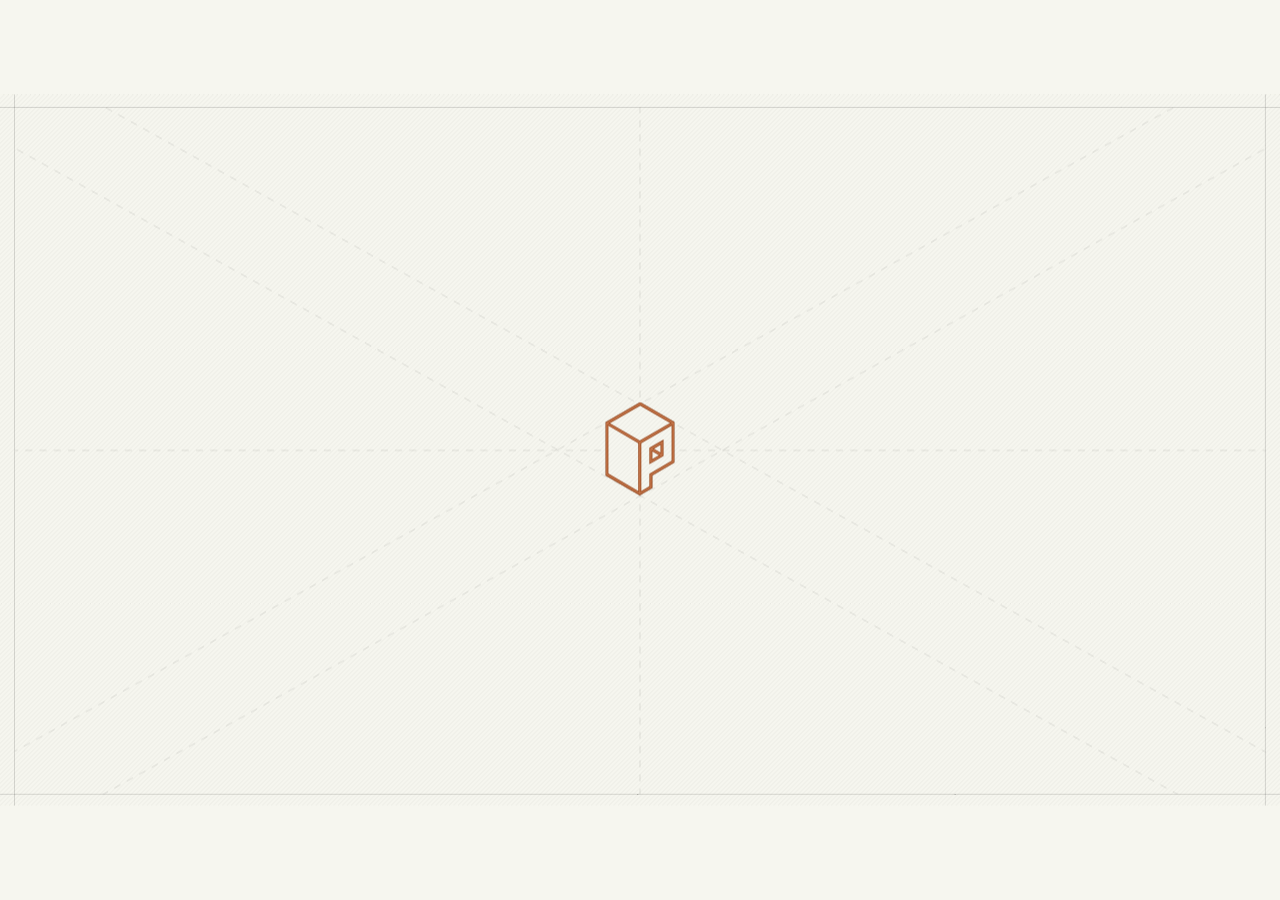
==== index.html @ f3e95f98 "Features → Services: plain scroll (Services right under the card), tab bar widens → collapses to 'Ti" ====
<!doctype html>
<html lang="en" class="is-loading">
<head>
<meta charset="utf-8">
<meta name="viewport" content="width=device-width, initial-scale=1">
<title>Priority Title — A safer way to finalize real estate deals</title>
<meta name="description" content="Title insurance, escrow, and closing support for buyers, sellers, real estate professionals, and lenders across California.">
<link rel="preload" href="assets/fonts/Coconat-Regular.woff2" as="font" type="font/woff2" crossorigin>
<link rel="preload" href="assets/fonts/OverusedGrotesk-Roman.woff2" as="font" type="font/woff2" crossorigin>
<link rel="preload" href="assets/fonts/OverusedGrotesk-Medium.woff2" as="font" type="font/woff2" crossorigin>
<link rel="stylesheet" href="css/tokens.css?v=20261120c">
<link rel="stylesheet" href="css/styles.css?v=20261120c">
</head>
<body>
<div id="scroll">
  <div id="viewport">
    <div id="stage">
      <div class="frame" id="frame">

        <!-- ================= HERO ================= -->
        <section class="scene scene-hero" id="hero">
          <div class="hero-sep" id="heroSep"></div>

          <div class="hero-media" id="heroMedia">
            <img id="heroImg" src="assets/hero/hero-photo-full.webp" alt="Man reviewing closing documents against a blue sky"
                 style="left:-28px;top:-99px;width:1479px;height:605px">
          </div>
          <div class="hero-colline" id="heroColLine"></div>

          <div class="hero-timeline" id="heroTimeline">
            <div class="row t-body-m">
              <div class="grp grp-a"><p>Open order</p><p>Title search</p></div>
              <div class="grp grp-b"><p>Escrow</p><p>Closing</p></div>
            </div>
            <img class="line" id="tlDark" src="assets/hero/timeline-empty.svg" alt="">
            <div class="line" id="tlLight"><img src="assets/hero/progress-track.svg" alt=""><i class="tl-fill" id="tlFill"></i></div>
          </div>

          <h1 class="hero-title t-h1" id="heroTitle"><span class="line-mask"><span class="line-inner">A safer way to finalize</span></span><span class="line-mask"><span class="line-inner">real estate deals.</span></span></h1>
          <p class="hero-sub t-body-m" id="heroSub"><span class="line-mask"><span class="line-inner">Title insurance, escrow, and closing support for buyers, sellers, real</span></span><span class="line-mask"><span class="line-inner">estate professionals, and lenders across California.</span></span></p>

          <div class="hero-stats" id="heroStats">
            <div class="stat" data-stat="0"><p class="num t-h2">7 Regions</p><p class="cap t-body-l">across Southern California</p></div>
            <div class="stat" data-stat="1"><p class="num t-h2">58 Years</p><p class="cap t-body-l">closing California deals</p></div>
            <div class="stat" data-stat="2"><p class="num t-h2">12,000+</p><p class="cap t-body-l">closings completed every year</p></div>
          </div>

          <div class="hero-guides" id="heroGuides">
            <!-- vertical dashed guide: 655px long in "Loader -> Hero", 28px in Hero (bottom-anchored at 221) -->
            <div class="vclip" id="heroVLine"><div class="vin"><img src="assets/hero/line-vertical-655.svg" alt=""></div></div>
            <div class="rot h"><div style="transform:rotate(180deg)"><div style="position:relative;width:715px;height:0"><div style="position:absolute;inset:-1px 0 0 0"><img src="assets/common/line-dashed-712.svg" alt="" style="width:100%;height:100%"><img class="c5" src="assets/hero/scroll-line-h-712-c5.svg" alt=""></div></div></div></div>
            <img class="vline-c5" id="vlineC5" src="assets/hero/scroll-line-v-28-c5.svg" alt="">
            <span class="tick" style="left:706.11px;bottom:105.61px"></span>
            <span class="tick" style="right:-5.41px;bottom:105.61px"></span>
            <div class="scroll-hint t-label" id="scrollHint"><span>scroll</span><span class="ar"><img src="assets/common/arrow-right-scroll-c5.svg" alt=""></span></div>
          </div>

          <div class="btn-row" id="heroBtns">
            <a class="btn btn-accent" href="#"><span class="t-btn-l">Start an order</span><span class="arrow"><img src="assets/common/arrow-right-inverse.svg" alt=""></span></a>
            <a class="btn btn-ghost" href="#"><span class="t-btn-l">Find a location</span></a>
          </div>
        </section>

        <!-- ================= FEATURES ================= -->
        <section class="scene scene-features" id="features">
          <!-- Features v2 (677:37473 … 677:38598). Inner-frame px. -->
          <!-- the space that opens between the two lines -->
          <div class="f-window" id="fWin">
            <i class="f-line" id="fLineL"></i>
            <i class="f-line" id="fLineR"></i>
            <div class="f-col" id="fCol">
              <div class="fi-head" id="fiHead">
                <div class="fi-head-in">
                  <div class="fi-head-l">
                    <p class="t-label fi-eyebrow">Who we serve</p>
                    <h2 class="t-h2 fi-h2">Title &amp; escrow support<br>built around your role.</h2>
                  </div>
                  <div class="fi-head-r"><p class="t-body-s fi-lead">Title insurance, escrow, and closing support for buyers, sellers, real estate professionals, and lenders across California.</p></div>
                </div>
              </div>
              <div class="f-sec" id="fSec">
                <div class="feat-card">
                  <div class="feat-left">
                    <div class="feat-top">
                      <div class="feat-text">
                        <p class="feat-label"><span data-f="label">Real estate agents</span></p>
                        <h3 class="t-h3 feat-h3"><span data-f="h3">Keep every transaction
moving with confidence.</span></h3>
                        <p class="t-body-s feat-body" data-f="body">Get reliable title and escrow support from contract to closing. Our team keeps your clients’ transactions on track.</p>
                      </div>
                      <a class="link-accent feat-link" href="#"><span data-f="link">Explore services for agents</span><span class="arrow"><img src="assets/features/arrow-right-accent-14.svg" alt=""></span></a>
                    </div>
                    <div class="feat-rows">
                      <div class="feat-row t-body-s"><span data-f="r0">Open title orders quickly</span></div>
                      <div class="feat-row t-body-s"><span data-f="r1">Access property data and reports</span></div>
                      <div class="feat-row t-body-s"><span data-f="r2">Get net sheets and closing estimates</span>
                        <img class="row-dash" src="assets/features/row-dash-712.svg" alt="">
                      </div>
                    </div>
                  </div>
                  <div class="feat-media" id="featMedia">
                    <div class="fm" data-img="0">
                      <div class="ph"><img fetchpriority="low" decoding="async" src="assets/features/tab1-photo.webp" alt="" style="height:110.9%;left:-6.34%;top:-9.67%;width:127.17%"></div>
                      <img fetchpriority="low" decoding="async" class="ov" src="assets/features/tab1-photo-overlay.webp" alt="Hand holding a golden key against the sky">
                    </div>
                    <div class="fm" data-img="1">
                      <div class="ph"><img fetchpriority="low" decoding="async" src="assets/features/tab1-photo.webp" alt="Open door of light in a dark room" style="height:110.9%;left:-6.34%;top:-9.67%;width:127.17%"></div>
                    </div>
                    <div class="fm" data-img="2">
                      <div class="ph"><img fetchpriority="low" decoding="async" src="assets/features/tab3-photo-safe.webp" alt="A safe standing in a green field" style="height:105.13%;left:-0.85%;top:-5.13%;width:115.26%"></div>
                    </div>
                    <div class="fm" data-img="3">
                      <img fetchpriority="low" decoding="async" class="ov" src="assets/features/tab4-photo-overlay.webp" alt="Office building at night">
                    </div>
                  </div>
                </div>
              </div>
            </div>
          </div>

          <!-- outer dashed guides (F3+), outside the opening window -->
          <div class="f-guide" id="fGuideL" style="left:130px;top:49px"><img src="assets/features/line-dashed-737.svg" alt="" style="width:737px"></div>
          <div class="f-guide" id="fGuideR" style="left:1297px;top:49px"><img src="assets/features/line-dashed-655.svg" alt="" style="width:655px"></div>

          <!-- ticks riding on the section's top border (F3+) -->
          <div class="f-ticks" id="fTicks"><i style="left:153.94px"></i><i style="left:125.94px"></i><i style="left:1292px"></i></div>

          <!-- tabs bar: grows out of the two CTA buttons (above the texture; inactive tabs are transparent) -->
          <div class="feat-tabs" id="featTabs">
            <button class="tab t-btn-m is-active" data-tab="0"><i class="tab-fill"></i><span class="tab-t">Real estate agents</span></button>
            <button class="tab t-btn-m" data-tab="1"><i class="tab-fill"></i><span class="tab-t">Buyers &amp; sellers</span></button>
            <button class="tab t-btn-m" data-tab="2"><i class="tab-fill"></i><span class="tab-t">Lenders</span></button>
            <button class="tab t-btn-m" data-tab="3"><i class="tab-fill"></i><span class="tab-t">Brokers</span></button>
            <span class="bar-label t-btn-m">Title insurance</span>
          </div>
        </section>

        <section class="scene scene-services" id="services">
          <div class="svc-row">
            <div class="svc-col1">
              <div class="svc-intro">
                <p class="t-label">our services</p>
                <h2 class="t-h2" id="svcH2"><span class="line-mask"><span class="line-inner">Everything you need</span></span><span class="line-mask"><span class="line-inner">for a confident</span></span><span class="line-mask"><span class="line-inner">closing</span></span></h2>
              </div>
              <div class="svc-list" id="svcList">
                <button class="svc-item t-btn-m" data-svc="0"><i class="svc-fill"></i><span class="svc-t">Title insurance</span></button>
                <button class="svc-item t-btn-m" data-svc="1"><i class="svc-fill"></i><span class="svc-t">Escrow &amp; Closing</span></button>
                <button class="svc-item t-btn-m" data-svc="2"><i class="svc-fill"></i><span class="svc-t">Residential Services</span></button>
                <button class="svc-item t-btn-m" data-svc="3"><i class="svc-fill"></i><span class="svc-t">Commercial Services</span></button>
              </div>
            </div>
            <div class="svc-col2">
              <div class="svc-illus" id="svcIllus">


<div class="svc-illu" data-illu="1" data-node-id="608:542" data-name="Illustration / 01" style="position:absolute;inset:0;">
  <!-- State 1 (Title insurance). Base scene - every layer is new:
       plat-map (16 street lines + 7 lot lines), parcel (dashed outline only),
       survey-stakes (4 stakes + orange markers), dimension (2 ext ticks + dim line). -->
  <div class="svc-illu__canvas" style="position:absolute;left:0;top:48px;width:473.5px;height:735px;">
    <div class="plat-map" data-layer="plat-map" data-node-id="608:566" data-name="Plat map" data-bbox="-822.42 -311.25 2182.38 1240" style="position:absolute;inset:0;transform-origin:268.77px 308.75px;">
      <div class="street-line" data-part="street-line" data-node-id="608:543" style="position:absolute;left:-129.6px;top:-311.25px;width:1385.64px;height:800px;"><img alt="" src="assets/services/illu-street-line-a.svg" style="position:absolute;inset:0;display:block;max-width:none;width:100%;height:100%;"></div>
      <div class="street-line" data-part="street-line" data-node-id="608:544" style="position:absolute;left:-146.92px;top:-301.25px;width:1385.64px;height:800px;"><img alt="" src="assets/services/illu-street-line-a.svg" style="position:absolute;inset:0;display:block;max-width:none;width:100%;height:100%;"></div>
      <div class="street-line" data-part="street-line" data-node-id="608:545" style="position:absolute;left:-320.12px;top:-201.25px;width:1385.64px;height:800px;"><img alt="" src="assets/services/illu-street-line-a.svg" style="position:absolute;inset:0;display:block;max-width:none;width:100%;height:100%;"></div>
      <div class="street-line" data-part="street-line" data-node-id="608:546" style="position:absolute;left:-337.44px;top:-191.25px;width:1385.64px;height:800px;"><img alt="" src="assets/services/illu-street-line-a.svg" style="position:absolute;inset:0;display:block;max-width:none;width:100%;height:100%;"></div>
      <div class="street-line" data-part="street-line" data-node-id="608:547" style="position:absolute;left:-614.57px;top:-31.25px;width:1385.64px;height:800px;"><img alt="" src="assets/services/illu-street-line-a.svg" style="position:absolute;inset:0;display:block;max-width:none;width:100%;height:100%;"></div>
      <div class="street-line" data-part="street-line" data-node-id="608:548" style="position:absolute;left:-631.89px;top:-21.25px;width:1385.64px;height:800px;"><img alt="" src="assets/services/illu-street-line-a.svg" style="position:absolute;inset:0;display:block;max-width:none;width:100%;height:100%;"></div>
      <div class="street-line" data-part="street-line" data-node-id="608:549" style="position:absolute;left:-805.1px;top:78.75px;width:1385.64px;height:800px;"><img alt="" src="assets/services/illu-street-line-a.svg" style="position:absolute;inset:0;display:block;max-width:none;width:100%;height:100%;"></div>
      <div class="street-line" data-part="street-line" data-node-id="608:550" style="position:absolute;left:-822.42px;top:88.75px;width:1385.64px;height:800px;"><img alt="" src="assets/services/illu-street-line-a.svg" style="position:absolute;inset:0;display:block;max-width:none;width:100%;height:100%;"></div>
      <div class="street-line" data-part="street-line" data-node-id="608:551" style="position:absolute;left:-701.17px;top:-261.25px;width:1385.64px;height:800px;"><img alt="" src="assets/services/illu-street-line-b.svg" style="position:absolute;inset:0;display:block;max-width:none;width:100%;height:100%;"></div>
      <div class="street-line" data-part="street-line" data-node-id="608:552" style="position:absolute;left:-683.85px;top:-251.25px;width:1385.64px;height:800px;"><img alt="" src="assets/services/illu-street-line-b.svg" style="position:absolute;inset:0;display:block;max-width:none;width:100%;height:100%;"></div>
      <div class="street-line" data-part="street-line" data-node-id="608:553" style="position:absolute;left:-493.33px;top:-141.25px;width:1385.64px;height:800px;"><img alt="" src="assets/services/illu-street-line-b.svg" style="position:absolute;inset:0;display:block;max-width:none;width:100%;height:100%;"></div>
      <div class="street-line" data-part="street-line" data-node-id="608:554" style="position:absolute;left:-476.01px;top:-131.25px;width:1385.64px;height:800px;"><img alt="" src="assets/services/illu-street-line-b.svg" style="position:absolute;inset:0;display:block;max-width:none;width:100%;height:100%;"></div>
      <div class="street-line" data-part="street-line" data-node-id="608:555" style="position:absolute;left:-268.16px;top:-11.25px;width:1385.64px;height:800px;"><img alt="" src="assets/services/illu-street-line-b.svg" style="position:absolute;inset:0;display:block;max-width:none;width:100%;height:100%;"></div>
      <div class="street-line" data-part="street-line" data-node-id="608:556" style="position:absolute;left:-250.84px;top:-1.25px;width:1385.64px;height:800px;"><img alt="" src="assets/services/illu-street-line-b.svg" style="position:absolute;inset:0;display:block;max-width:none;width:100%;height:100%;"></div>
      <div class="street-line" data-part="street-line" data-node-id="608:557" style="position:absolute;left:-42.99px;top:118.75px;width:1385.64px;height:800px;"><img alt="" src="assets/services/illu-street-line-b.svg" style="position:absolute;inset:0;display:block;max-width:none;width:100%;height:100%;"></div>
      <div class="street-line" data-part="street-line" data-node-id="608:558" style="position:absolute;left:-25.67px;top:128.75px;width:1385.64px;height:800px;"><img alt="" src="assets/services/illu-street-line-b.svg" style="position:absolute;inset:0;display:block;max-width:none;width:100%;height:100%;"></div>
      <div class="lot-line" data-part="lot-line" data-node-id="608:559" style="position:absolute;left:-242.18px;top:-246.25px;width:1385.64px;height:800px;"><img alt="" src="assets/services/illu-lot-line-a.svg" style="position:absolute;inset:0;display:block;max-width:none;width:100%;height:100%;"></div>
      <div class="lot-line" data-part="lot-line" data-node-id="608:560" style="position:absolute;left:-458.69px;top:-121.25px;width:1385.64px;height:800px;"><img alt="" src="assets/services/illu-lot-line-a.svg" style="position:absolute;inset:0;display:block;max-width:none;width:100%;height:100%;"></div>
      <div class="lot-line" data-part="lot-line" data-node-id="608:561" style="position:absolute;left:-536.63px;top:-76.25px;width:1385.64px;height:800px;"><img alt="" src="assets/services/illu-lot-line-a.svg" style="position:absolute;inset:0;display:block;max-width:none;width:100%;height:100%;"></div>
      <div class="lot-line" data-part="lot-line" data-node-id="608:562" style="position:absolute;left:-718.49px;top:28.75px;width:1385.64px;height:800px;"><img alt="" src="assets/services/illu-lot-line-a.svg" style="position:absolute;inset:0;display:block;max-width:none;width:100%;height:100%;"></div>
      <div class="lot-line" data-part="lot-line" data-node-id="608:563" style="position:absolute;left:-588.59px;top:-196.25px;width:1385.64px;height:800px;"><img alt="" src="assets/services/illu-lot-line-b.svg" style="position:absolute;inset:0;display:block;max-width:none;width:100%;height:100%;"></div>
      <div class="lot-line" data-part="lot-line" data-node-id="608:564" style="position:absolute;left:-372.08px;top:-71.25px;width:1385.64px;height:800px;"><img alt="" src="assets/services/illu-lot-line-b.svg" style="position:absolute;inset:0;display:block;max-width:none;width:100%;height:100%;"></div>
      <div class="lot-line" data-part="lot-line" data-node-id="608:565" style="position:absolute;left:-146.92px;top:58.75px;width:1385.64px;height:800px;"><img alt="" src="assets/services/illu-lot-line-b.svg" style="position:absolute;inset:0;display:block;max-width:none;width:100%;height:100%;"></div>
    </div>
    <div class="parcel" data-layer="parcel" data-node-id="608:568" data-name="Parcel" data-bbox="95.57 278.75 311.77 180" style="position:absolute;inset:0;transform-origin:251.45px 368.75px;">
      <div class="parcel-outline" data-part="parcel-outline" data-node-id="608:567" style="position:absolute;left:95.57px;top:278.75px;width:311.77px;height:180px;"><div style="position:absolute;inset:-0.42% -0.24%;"><img alt="" src="assets/services/illu1-parcel-outline-dashed.svg" style="display:block;max-width:none;width:100%;height:100%;"></div></div>
    </div>
    <div class="survey-stakes" data-layer="survey-stakes" data-node-id="608:577" data-name="Survey stakes" data-bbox="92.07 257.25 318.77 201.5" style="position:absolute;inset:0;transform-origin:251.45px 358px;">
      <div class="stake" data-part="stake" data-node-id="608:569" style="position:absolute;left:234.13px;top:260.75px;width:0;height:18px;"><div style="position:absolute;inset:-4.17% -0.75px;"><img alt="" src="assets/services/illu-stake.svg" style="display:block;max-width:none;width:100%;height:100%;"></div></div>
      <div class="stake-marker" data-part="stake-marker" data-node-id="608:570" style="position:absolute;left:230.63px;top:257.25px;width:7px;height:7px;"><img alt="" src="assets/services/illu-stake-marker.svg" style="position:absolute;inset:0;display:block;max-width:none;width:100%;height:100%;"></div>
      <div class="stake" data-part="stake" data-node-id="608:571" style="position:absolute;left:407.34px;top:360.75px;width:0;height:18px;"><div style="position:absolute;inset:-4.17% -0.75px;"><img alt="" src="assets/services/illu-stake.svg" style="display:block;max-width:none;width:100%;height:100%;"></div></div>
      <div class="stake-marker" data-part="stake-marker" data-node-id="608:572" style="position:absolute;left:403.84px;top:357.25px;width:7px;height:7px;"><img alt="" src="assets/services/illu-stake-marker.svg" style="position:absolute;inset:0;display:block;max-width:none;width:100%;height:100%;"></div>
      <div class="stake" data-part="stake" data-node-id="608:573" style="position:absolute;left:268.78px;top:440.75px;width:0;height:18px;"><div style="position:absolute;inset:-4.17% -0.75px;"><img alt="" src="assets/services/illu-stake.svg" style="display:block;max-width:none;width:100%;height:100%;"></div></div>
      <div class="stake-marker" data-part="stake-marker" data-node-id="608:574" style="position:absolute;left:265.28px;top:437.25px;width:7px;height:7px;"><img alt="" src="assets/services/illu-stake-marker.svg" style="position:absolute;inset:0;display:block;max-width:none;width:100%;height:100%;"></div>
      <div class="stake" data-part="stake" data-node-id="608:575" style="position:absolute;left:95.57px;top:340.75px;width:0;height:18px;"><div style="position:absolute;inset:-4.17% -0.75px;"><img alt="" src="assets/services/illu-stake.svg" style="display:block;max-width:none;width:100%;height:100%;"></div></div>
      <div class="stake-marker" data-part="stake-marker" data-node-id="608:576" style="position:absolute;left:92.07px;top:337.25px;width:7px;height:7px;"><img alt="" src="assets/services/illu-stake-marker.svg" style="position:absolute;inset:0;display:block;max-width:none;width:100%;height:100%;"></div>
    </div>
    <div class="dimension" data-layer="dimension" data-node-id="608:581" data-name="Dimension" data-bbox="62.66 362.75 199.18 115" style="position:absolute;inset:0;transform-origin:162.25px 420.25px;">
      <div class="ext" data-part="ext" data-node-id="608:578" style="position:absolute;left:62.66px;top:362.75px;width:25.98px;height:15px;"><div style="position:absolute;inset:-2.5% -1.44%;"><img alt="" src="assets/services/illu-dimension-ext.svg" style="display:block;max-width:none;width:100%;height:100%;"></div></div>
      <div class="ext" data-part="ext" data-node-id="608:579" style="position:absolute;left:235.87px;top:462.75px;width:25.98px;height:15px;"><div style="position:absolute;inset:-2.5% -1.44%;"><img alt="" src="assets/services/illu-dimension-ext.svg" style="display:block;max-width:none;width:100%;height:100%;"></div></div>
      <div class="dim" data-part="dim" data-node-id="608:580" style="position:absolute;left:71.32px;top:372.75px;width:173.21px;height:100px;"><div style="position:absolute;inset:-0.38% -0.22%;"><img alt="" src="assets/services/illu-dimension-line.svg" style="display:block;max-width:none;width:100%;height:100%;"></div></div>
    </div>
  </div>
</div>

<div class="svc-illu" data-illu="2" data-node-id="608:582" data-name="Illustration / 02" style="position:absolute;inset:0;">
  <!-- State 2 (Escrow & Closing) vs state 1:
       REMOVED : parcel (dashed outline, 608:567)
       NEW     : parcel-foundation (slab face front/side/top + foundation front/side/top) - same footprint as the
                 old outline but its top face sits 3.5px higher (275.25 vs 278.75) and the slab is 7px thick.
       MOVED   : plat-map top +3.5px (down); survey-stakes top -3.5px (up, they ride on the slab);
                 dimension top +3.5px (down). Left values unchanged. -->
  <div class="svc-illu__canvas" style="position:absolute;left:0;top:48px;width:473.5px;height:735px;">
    <div class="plat-map" data-layer="plat-map" data-node-id="608:606" data-name="Plat map" data-bbox="-822.42 -307.75 2182.38 1240" style="position:absolute;inset:0;transform-origin:268.77px 312.25px;">
      <div class="street-line" data-part="street-line" data-node-id="608:583" style="position:absolute;left:-129.6px;top:-307.75px;width:1385.64px;height:800px;"><img alt="" src="assets/services/illu-street-line-a.svg" style="position:absolute;inset:0;display:block;max-width:none;width:100%;height:100%;"></div>
      <div class="street-line" data-part="street-line" data-node-id="608:584" style="position:absolute;left:-146.92px;top:-297.75px;width:1385.64px;height:800px;"><img alt="" src="assets/services/illu-street-line-a.svg" style="position:absolute;inset:0;display:block;max-width:none;width:100%;height:100%;"></div>
      <div class="street-line" data-part="street-line" data-node-id="608:585" style="position:absolute;left:-320.12px;top:-197.75px;width:1385.64px;height:800px;"><img alt="" src="assets/services/illu-street-line-a.svg" style="position:absolute;inset:0;display:block;max-width:none;width:100%;height:100%;"></div>
      <div class="street-line" data-part="street-line" data-node-id="608:586" style="position:absolute;left:-337.44px;top:-187.75px;width:1385.64px;height:800px;"><img alt="" src="assets/services/illu-street-line-a.svg" style="position:absolute;inset:0;display:block;max-width:none;width:100%;height:100%;"></div>
      <div class="street-line" data-part="street-line" data-node-id="608:587" style="position:absolute;left:-614.57px;top:-27.75px;width:1385.64px;height:800px;"><img alt="" src="assets/services/illu-street-line-a.svg" style="position:absolute;inset:0;display:block;max-width:none;width:100%;height:100%;"></div>
      <div class="street-line" data-part="street-line" data-node-id="608:588" style="position:absolute;left:-631.89px;top:-17.75px;width:1385.64px;height:800px;"><img alt="" src="assets/services/illu-street-line-a.svg" style="position:absolute;inset:0;display:block;max-width:none;width:100%;height:100%;"></div>
      <div class="street-line" data-part="street-line" data-node-id="608:589" style="position:absolute;left:-805.1px;top:82.25px;width:1385.64px;height:800px;"><img alt="" src="assets/services/illu-street-line-a.svg" style="position:absolute;inset:0;display:block;max-width:none;width:100%;height:100%;"></div>
      <div class="street-line" data-part="street-line" data-node-id="608:590" style="position:absolute;left:-822.42px;top:92.25px;width:1385.64px;height:800px;"><img alt="" src="assets/services/illu-street-line-a.svg" style="position:absolute;inset:0;display:block;max-width:none;width:100%;height:100%;"></div>
      <div class="street-line" data-part="street-line" data-node-id="608:591" style="position:absolute;left:-701.17px;top:-257.75px;width:1385.64px;height:800px;"><img alt="" src="assets/services/illu-street-line-b.svg" style="position:absolute;inset:0;display:block;max-width:none;width:100%;height:100%;"></div>
      <div class="street-line" data-part="street-line" data-node-id="608:592" style="position:absolute;left:-683.85px;top:-247.75px;width:1385.64px;height:800px;"><img alt="" src="assets/services/illu-street-line-b.svg" style="position:absolute;inset:0;display:block;max-width:none;width:100%;height:100%;"></div>
      <div class="street-line" data-part="street-line" data-node-id="608:593" style="position:absolute;left:-493.33px;top:-137.75px;width:1385.64px;height:800px;"><img alt="" src="assets/services/illu-street-line-b.svg" style="position:absolute;inset:0;display:block;max-width:none;width:100%;height:100%;"></div>
      <div class="street-line" data-part="street-line" data-node-id="608:594" style="position:absolute;left:-476.01px;top:-127.75px;width:1385.64px;height:800px;"><img alt="" src="assets/services/illu-street-line-b.svg" style="position:absolute;inset:0;display:block;max-width:none;width:100%;height:100%;"></div>
      <div class="street-line" data-part="street-line" data-node-id="608:595" style="position:absolute;left:-268.16px;top:-7.75px;width:1385.64px;height:800px;"><img alt="" src="assets/services/illu-street-line-b.svg" style="position:absolute;inset:0;display:block;max-width:none;width:100%;height:100%;"></div>
      <div class="street-line" data-part="street-line" data-node-id="608:596" style="position:absolute;left:-250.84px;top:2.25px;width:1385.64px;height:800px;"><img alt="" src="assets/services/illu-street-line-b.svg" style="position:absolute;inset:0;display:block;max-width:none;width:100%;height:100%;"></div>
      <div class="street-line" data-part="street-line" data-node-id="608:597" style="position:absolute;left:-42.99px;top:122.25px;width:1385.64px;height:800px;"><img alt="" src="assets/services/illu-street-line-b.svg" style="position:absolute;inset:0;display:block;max-width:none;width:100%;height:100%;"></div>
      <div class="street-line" data-part="street-line" data-node-id="608:598" style="position:absolute;left:-25.67px;top:132.25px;width:1385.64px;height:800px;"><img alt="" src="assets/services/illu-street-line-b.svg" style="position:absolute;inset:0;display:block;max-width:none;width:100%;height:100%;"></div>
      <div class="lot-line" data-part="lot-line" data-node-id="608:599" style="position:absolute;left:-242.18px;top:-242.75px;width:1385.64px;height:800px;"><img alt="" src="assets/services/illu-lot-line-a.svg" style="position:absolute;inset:0;display:block;max-width:none;width:100%;height:100%;"></div>
      <div class="lot-line" data-part="lot-line" data-node-id="608:600" style="position:absolute;left:-458.69px;top:-117.75px;width:1385.64px;height:800px;"><img alt="" src="assets/services/illu-lot-line-a.svg" style="position:absolute;inset:0;display:block;max-width:none;width:100%;height:100%;"></div>
      <div class="lot-line" data-part="lot-line" data-node-id="608:601" style="position:absolute;left:-536.63px;top:-72.75px;width:1385.64px;height:800px;"><img alt="" src="assets/services/illu-lot-line-a.svg" style="position:absolute;inset:0;display:block;max-width:none;width:100%;height:100%;"></div>
      <div class="lot-line" data-part="lot-line" data-node-id="608:602" style="position:absolute;left:-718.49px;top:32.25px;width:1385.64px;height:800px;"><img alt="" src="assets/services/illu-lot-line-a.svg" style="position:absolute;inset:0;display:block;max-width:none;width:100%;height:100%;"></div>
      <div class="lot-line" data-part="lot-line" data-node-id="608:603" style="position:absolute;left:-588.59px;top:-192.75px;width:1385.64px;height:800px;"><img alt="" src="assets/services/illu-lot-line-b.svg" style="position:absolute;inset:0;display:block;max-width:none;width:100%;height:100%;"></div>
      <div class="lot-line" data-part="lot-line" data-node-id="608:604" style="position:absolute;left:-372.08px;top:-67.75px;width:1385.64px;height:800px;"><img alt="" src="assets/services/illu-lot-line-b.svg" style="position:absolute;inset:0;display:block;max-width:none;width:100%;height:100%;"></div>
      <div class="lot-line" data-part="lot-line" data-node-id="608:605" style="position:absolute;left:-146.92px;top:62.25px;width:1385.64px;height:800px;"><img alt="" src="assets/services/illu-lot-line-b.svg" style="position:absolute;inset:0;display:block;max-width:none;width:100%;height:100%;"></div>
    </div>
    <div class="parcel-foundation" data-layer="parcel-foundation" data-node-id="608:613" data-name="Parcel + foundation" data-bbox="95.57 275.25 311.77 187" style="position:absolute;inset:0;transform-origin:251.45px 368.75px;">
      <div class="face-front" data-part="face-front" data-node-id="608:607" style="position:absolute;left:95.57px;top:355.25px;width:173.21px;height:107px;"><div style="position:absolute;inset:-0.7% -0.43%;"><img alt="" src="assets/services/illu-parcel-face-front.svg" style="display:block;max-width:none;width:100%;height:100%;"></div></div>
      <div class="face-side" data-part="face-side" data-node-id="608:608" style="position:absolute;left:268.78px;top:375.25px;width:138.56px;height:87px;"><div style="position:absolute;inset:-0.86% -0.54%;"><img alt="" src="assets/services/illu-parcel-face-side.svg" style="display:block;max-width:none;width:100%;height:100%;"></div></div>
      <div class="face-top" data-part="face-top" data-node-id="608:609" style="position:absolute;left:95.57px;top:275.25px;width:311.77px;height:180px;"><div style="position:absolute;inset:-0.42% -0.24%;"><img alt="" src="assets/services/illu-parcel-face-top.svg" style="display:block;max-width:none;width:100%;height:100%;"></div></div>
      <div class="foundation-front" data-part="foundation-front" data-node-id="608:610" style="position:absolute;left:170.05px;top:353.25px;width:98.73px;height:62px;"><div style="position:absolute;inset:-1.81% -1.14%;"><img alt="" src="assets/services/illu-foundation-front.svg" style="display:block;max-width:none;width:100%;height:100%;"></div></div>
      <div class="foundation-side" data-part="foundation-side" data-node-id="608:611" style="position:absolute;left:268.78px;top:373.25px;width:64.09px;height:42px;"><div style="position:absolute;inset:-2.68% -1.76%;"><img alt="" src="assets/services/illu-foundation-side.svg" style="display:block;max-width:none;width:100%;height:100%;"></div></div>
      <div class="foundation-top" data-part="foundation-top" data-node-id="608:612" style="position:absolute;left:170.05px;top:316.25px;width:162.81px;height:94px;"><div style="position:absolute;inset:-1.2% -0.69%;"><img alt="" src="assets/services/illu-foundation-top.svg" style="display:block;max-width:none;width:100%;height:100%;"></div></div>
    </div>
    <div class="survey-stakes" data-layer="survey-stakes" data-node-id="608:622" data-name="Survey stakes" data-bbox="92.07 253.75 318.77 201.5" style="position:absolute;inset:0;transform-origin:251.45px 354.5px;">
      <div class="stake" data-part="stake" data-node-id="608:614" style="position:absolute;left:234.13px;top:257.25px;width:0;height:18px;"><div style="position:absolute;inset:-4.17% -0.75px;"><img alt="" src="assets/services/illu-stake.svg" style="display:block;max-width:none;width:100%;height:100%;"></div></div>
      <div class="stake-marker" data-part="stake-marker" data-node-id="608:615" style="position:absolute;left:230.63px;top:253.75px;width:7px;height:7px;"><img alt="" src="assets/services/illu-stake-marker.svg" style="position:absolute;inset:0;display:block;max-width:none;width:100%;height:100%;"></div>
      <div class="stake" data-part="stake" data-node-id="608:616" style="position:absolute;left:407.34px;top:357.25px;width:0;height:18px;"><div style="position:absolute;inset:-4.17% -0.75px;"><img alt="" src="assets/services/illu-stake.svg" style="display:block;max-width:none;width:100%;height:100%;"></div></div>
      <div class="stake-marker" data-part="stake-marker" data-node-id="608:617" style="position:absolute;left:403.84px;top:353.75px;width:7px;height:7px;"><img alt="" src="assets/services/illu-stake-marker.svg" style="position:absolute;inset:0;display:block;max-width:none;width:100%;height:100%;"></div>
      <div class="stake" data-part="stake" data-node-id="608:618" style="position:absolute;left:268.78px;top:437.25px;width:0;height:18px;"><div style="position:absolute;inset:-4.17% -0.75px;"><img alt="" src="assets/services/illu-stake.svg" style="display:block;max-width:none;width:100%;height:100%;"></div></div>
      <div class="stake-marker" data-part="stake-marker" data-node-id="608:619" style="position:absolute;left:265.28px;top:433.75px;width:7px;height:7px;"><img alt="" src="assets/services/illu-stake-marker.svg" style="position:absolute;inset:0;display:block;max-width:none;width:100%;height:100%;"></div>
      <div class="stake" data-part="stake" data-node-id="608:620" style="position:absolute;left:95.57px;top:337.25px;width:0;height:18px;"><div style="position:absolute;inset:-4.17% -0.75px;"><img alt="" src="assets/services/illu-stake.svg" style="display:block;max-width:none;width:100%;height:100%;"></div></div>
      <div class="stake-marker" data-part="stake-marker" data-node-id="608:621" style="position:absolute;left:92.07px;top:333.75px;width:7px;height:7px;"><img alt="" src="assets/services/illu-stake-marker.svg" style="position:absolute;inset:0;display:block;max-width:none;width:100%;height:100%;"></div>
    </div>
    <div class="dimension" data-layer="dimension" data-node-id="608:626" data-name="Dimension" data-bbox="62.66 366.25 199.18 115" style="position:absolute;inset:0;transform-origin:162.25px 423.75px;">
      <div class="ext" data-part="ext" data-node-id="608:623" style="position:absolute;left:62.66px;top:366.25px;width:25.98px;height:15px;"><div style="position:absolute;inset:-2.5% -1.44%;"><img alt="" src="assets/services/illu-dimension-ext.svg" style="display:block;max-width:none;width:100%;height:100%;"></div></div>
      <div class="ext" data-part="ext" data-node-id="608:624" style="position:absolute;left:235.87px;top:466.25px;width:25.98px;height:15px;"><div style="position:absolute;inset:-2.5% -1.44%;"><img alt="" src="assets/services/illu-dimension-ext.svg" style="display:block;max-width:none;width:100%;height:100%;"></div></div>
      <div class="dim" data-part="dim" data-node-id="608:625" style="position:absolute;left:71.32px;top:376.25px;width:173.21px;height:100px;"><div style="position:absolute;inset:-0.38% -0.22%;"><img alt="" src="assets/services/illu-dimension-line.svg" style="display:block;max-width:none;width:100%;height:100%;"></div></div>
    </div>
  </div>
</div>

<div class="svc-illu" data-illu="3" data-node-id="608:627" data-name="Illustration / 03" style="position:absolute;inset:0;">
  <!-- State 3 (Residential Services) vs state 2:
       NEW     : house (11 parts, 608:670) and tree (trunk + canopy, 608:673).
       UNCHANGED: plat-map, parcel-foundation, survey-stakes, dimension (identical coords and identical SVG files).
       Paint order: house + tree sit between survey-stakes and dimension. -->
  <div class="svc-illu__canvas" style="position:absolute;left:0;top:48px;width:473.5px;height:735px;">
    <div class="plat-map" data-layer="plat-map" data-node-id="608:651" data-name="Plat map" data-bbox="-822.42 -307.75 2182.38 1240" style="position:absolute;inset:0;transform-origin:268.77px 312.25px;">
      <div class="street-line" data-part="street-line" data-node-id="608:628" style="position:absolute;left:-129.6px;top:-307.75px;width:1385.64px;height:800px;"><img alt="" src="assets/services/illu-street-line-a.svg" style="position:absolute;inset:0;display:block;max-width:none;width:100%;height:100%;"></div>
      <div class="street-line" data-part="street-line" data-node-id="608:629" style="position:absolute;left:-146.92px;top:-297.75px;width:1385.64px;height:800px;"><img alt="" src="assets/services/illu-street-line-a.svg" style="position:absolute;inset:0;display:block;max-width:none;width:100%;height:100%;"></div>
      <div class="street-line" data-part="street-line" data-node-id="608:630" style="position:absolute;left:-320.12px;top:-197.75px;width:1385.64px;height:800px;"><img alt="" src="assets/services/illu-street-line-a.svg" style="position:absolute;inset:0;display:block;max-width:none;width:100%;height:100%;"></div>
      <div class="street-line" data-part="street-line" data-node-id="608:631" style="position:absolute;left:-337.44px;top:-187.75px;width:1385.64px;height:800px;"><img alt="" src="assets/services/illu-street-line-a.svg" style="position:absolute;inset:0;display:block;max-width:none;width:100%;height:100%;"></div>
      <div class="street-line" data-part="street-line" data-node-id="608:632" style="position:absolute;left:-614.57px;top:-27.75px;width:1385.64px;height:800px;"><img alt="" src="assets/services/illu-street-line-a.svg" style="position:absolute;inset:0;display:block;max-width:none;width:100%;height:100%;"></div>
      <div class="street-line" data-part="street-line" data-node-id="608:633" style="position:absolute;left:-631.89px;top:-17.75px;width:1385.64px;height:800px;"><img alt="" src="assets/services/illu-street-line-a.svg" style="position:absolute;inset:0;display:block;max-width:none;width:100%;height:100%;"></div>
      <div class="street-line" data-part="street-line" data-node-id="608:634" style="position:absolute;left:-805.1px;top:82.25px;width:1385.64px;height:800px;"><img alt="" src="assets/services/illu-street-line-a.svg" style="position:absolute;inset:0;display:block;max-width:none;width:100%;height:100%;"></div>
      <div class="street-line" data-part="street-line" data-node-id="608:635" style="position:absolute;left:-822.42px;top:92.25px;width:1385.64px;height:800px;"><img alt="" src="assets/services/illu-street-line-a.svg" style="position:absolute;inset:0;display:block;max-width:none;width:100%;height:100%;"></div>
      <div class="street-line" data-part="street-line" data-node-id="608:636" style="position:absolute;left:-701.17px;top:-257.75px;width:1385.64px;height:800px;"><img alt="" src="assets/services/illu-street-line-b.svg" style="position:absolute;inset:0;display:block;max-width:none;width:100%;height:100%;"></div>
      <div class="street-line" data-part="street-line" data-node-id="608:637" style="position:absolute;left:-683.85px;top:-247.75px;width:1385.64px;height:800px;"><img alt="" src="assets/services/illu-street-line-b.svg" style="position:absolute;inset:0;display:block;max-width:none;width:100%;height:100%;"></div>
      <div class="street-line" data-part="street-line" data-node-id="608:638" style="position:absolute;left:-493.33px;top:-137.75px;width:1385.64px;height:800px;"><img alt="" src="assets/services/illu-street-line-b.svg" style="position:absolute;inset:0;display:block;max-width:none;width:100%;height:100%;"></div>
      <div class="street-line" data-part="street-line" data-node-id="608:639" style="position:absolute;left:-476.01px;top:-127.75px;width:1385.64px;height:800px;"><img alt="" src="assets/services/illu-street-line-b.svg" style="position:absolute;inset:0;display:block;max-width:none;width:100%;height:100%;"></div>
      <div class="street-line" data-part="street-line" data-node-id="608:640" style="position:absolute;left:-268.16px;top:-7.75px;width:1385.64px;height:800px;"><img alt="" src="assets/services/illu-street-line-b.svg" style="position:absolute;inset:0;display:block;max-width:none;width:100%;height:100%;"></div>
      <div class="street-line" data-part="street-line" data-node-id="608:641" style="position:absolute;left:-250.84px;top:2.25px;width:1385.64px;height:800px;"><img alt="" src="assets/services/illu-street-line-b.svg" style="position:absolute;inset:0;display:block;max-width:none;width:100%;height:100%;"></div>
      <div class="street-line" data-part="street-line" data-node-id="608:642" style="position:absolute;left:-42.99px;top:122.25px;width:1385.64px;height:800px;"><img alt="" src="assets/services/illu-street-line-b.svg" style="position:absolute;inset:0;display:block;max-width:none;width:100%;height:100%;"></div>
      <div class="street-line" data-part="street-line" data-node-id="608:643" style="position:absolute;left:-25.67px;top:132.25px;width:1385.64px;height:800px;"><img alt="" src="assets/services/illu-street-line-b.svg" style="position:absolute;inset:0;display:block;max-width:none;width:100%;height:100%;"></div>
      <div class="lot-line" data-part="lot-line" data-node-id="608:644" style="position:absolute;left:-242.18px;top:-242.75px;width:1385.64px;height:800px;"><img alt="" src="assets/services/illu-lot-line-a.svg" style="position:absolute;inset:0;display:block;max-width:none;width:100%;height:100%;"></div>
      <div class="lot-line" data-part="lot-line" data-node-id="608:645" style="position:absolute;left:-458.69px;top:-117.75px;width:1385.64px;height:800px;"><img alt="" src="assets/services/illu-lot-line-a.svg" style="position:absolute;inset:0;display:block;max-width:none;width:100%;height:100%;"></div>
      <div class="lot-line" data-part="lot-line" data-node-id="608:646" style="position:absolute;left:-536.63px;top:-72.75px;width:1385.64px;height:800px;"><img alt="" src="assets/services/illu-lot-line-a.svg" style="position:absolute;inset:0;display:block;max-width:none;width:100%;height:100%;"></div>
      <div class="lot-line" data-part="lot-line" data-node-id="608:647" style="position:absolute;left:-718.49px;top:32.25px;width:1385.64px;height:800px;"><img alt="" src="assets/services/illu-lot-line-a.svg" style="position:absolute;inset:0;display:block;max-width:none;width:100%;height:100%;"></div>
      <div class="lot-line" data-part="lot-line" data-node-id="608:648" style="position:absolute;left:-588.59px;top:-192.75px;width:1385.64px;height:800px;"><img alt="" src="assets/services/illu-lot-line-b.svg" style="position:absolute;inset:0;display:block;max-width:none;width:100%;height:100%;"></div>
      <div class="lot-line" data-part="lot-line" data-node-id="608:649" style="position:absolute;left:-372.08px;top:-67.75px;width:1385.64px;height:800px;"><img alt="" src="assets/services/illu-lot-line-b.svg" style="position:absolute;inset:0;display:block;max-width:none;width:100%;height:100%;"></div>
      <div class="lot-line" data-part="lot-line" data-node-id="608:650" style="position:absolute;left:-146.92px;top:62.25px;width:1385.64px;height:800px;"><img alt="" src="assets/services/illu-lot-line-b.svg" style="position:absolute;inset:0;display:block;max-width:none;width:100%;height:100%;"></div>
    </div>
    <div class="parcel-foundation" data-layer="parcel-foundation" data-node-id="608:658" data-name="Parcel + foundation" data-bbox="95.57 275.25 311.77 187" style="position:absolute;inset:0;transform-origin:251.45px 368.75px;">
      <div class="face-front" data-part="face-front" data-node-id="608:652" style="position:absolute;left:95.57px;top:355.25px;width:173.21px;height:107px;"><div style="position:absolute;inset:-0.7% -0.43%;"><img alt="" src="assets/services/illu-parcel-face-front.svg" style="display:block;max-width:none;width:100%;height:100%;"></div></div>
      <div class="face-side" data-part="face-side" data-node-id="608:653" style="position:absolute;left:268.78px;top:375.25px;width:138.56px;height:87px;"><div style="position:absolute;inset:-0.86% -0.54%;"><img alt="" src="assets/services/illu-parcel-face-side.svg" style="display:block;max-width:none;width:100%;height:100%;"></div></div>
      <div class="face-top" data-part="face-top" data-node-id="608:654" style="position:absolute;left:95.57px;top:275.25px;width:311.77px;height:180px;"><div style="position:absolute;inset:-0.42% -0.24%;"><img alt="" src="assets/services/illu-parcel-face-top.svg" style="display:block;max-width:none;width:100%;height:100%;"></div></div>
      <div class="foundation-front" data-part="foundation-front" data-node-id="608:655" style="position:absolute;left:170.05px;top:353.25px;width:98.73px;height:62px;"><div style="position:absolute;inset:-1.81% -1.14%;"><img alt="" src="assets/services/illu-foundation-front.svg" style="display:block;max-width:none;width:100%;height:100%;"></div></div>
      <div class="foundation-side" data-part="foundation-side" data-node-id="608:656" style="position:absolute;left:268.78px;top:373.25px;width:64.09px;height:42px;"><div style="position:absolute;inset:-2.68% -1.76%;"><img alt="" src="assets/services/illu-foundation-side.svg" style="display:block;max-width:none;width:100%;height:100%;"></div></div>
      <div class="foundation-top" data-part="foundation-top" data-node-id="608:657" style="position:absolute;left:170.05px;top:316.25px;width:162.81px;height:94px;"><div style="position:absolute;inset:-1.2% -0.69%;"><img alt="" src="assets/services/illu-foundation-top.svg" style="display:block;max-width:none;width:100%;height:100%;"></div></div>
    </div>
    <div class="survey-stakes" data-layer="survey-stakes" data-node-id="608:682" data-name="Survey stakes" data-bbox="92.07 253.75 318.77 201.5" style="position:absolute;inset:0;transform-origin:251.45px 354.5px;">
      <div class="stake" data-part="stake" data-node-id="608:674" style="position:absolute;left:234.13px;top:257.25px;width:0;height:18px;"><div style="position:absolute;inset:-4.17% -0.75px;"><img alt="" src="assets/services/illu-stake.svg" style="display:block;max-width:none;width:100%;height:100%;"></div></div>
      <div class="stake-marker" data-part="stake-marker" data-node-id="608:675" style="position:absolute;left:230.63px;top:253.75px;width:7px;height:7px;"><img alt="" src="assets/services/illu-stake-marker.svg" style="position:absolute;inset:0;display:block;max-width:none;width:100%;height:100%;"></div>
      <div class="stake" data-part="stake" data-node-id="608:676" style="position:absolute;left:407.34px;top:357.25px;width:0;height:18px;"><div style="position:absolute;inset:-4.17% -0.75px;"><img alt="" src="assets/services/illu-stake.svg" style="display:block;max-width:none;width:100%;height:100%;"></div></div>
      <div class="stake-marker" data-part="stake-marker" data-node-id="608:677" style="position:absolute;left:403.84px;top:353.75px;width:7px;height:7px;"><img alt="" src="assets/services/illu-stake-marker.svg" style="position:absolute;inset:0;display:block;max-width:none;width:100%;height:100%;"></div>
      <div class="stake" data-part="stake" data-node-id="608:678" style="position:absolute;left:268.78px;top:437.25px;width:0;height:18px;"><div style="position:absolute;inset:-4.17% -0.75px;"><img alt="" src="assets/services/illu-stake.svg" style="display:block;max-width:none;width:100%;height:100%;"></div></div>
      <div class="stake-marker" data-part="stake-marker" data-node-id="608:679" style="position:absolute;left:265.28px;top:433.75px;width:7px;height:7px;"><img alt="" src="assets/services/illu-stake-marker.svg" style="position:absolute;inset:0;display:block;max-width:none;width:100%;height:100%;"></div>
      <div class="stake" data-part="stake" data-node-id="608:680" style="position:absolute;left:95.57px;top:337.25px;width:0;height:18px;"><div style="position:absolute;inset:-4.17% -0.75px;"><img alt="" src="assets/services/illu-stake.svg" style="display:block;max-width:none;width:100%;height:100%;"></div></div>
      <div class="stake-marker" data-part="stake-marker" data-node-id="608:681" style="position:absolute;left:92.07px;top:333.75px;width:7px;height:7px;"><img alt="" src="assets/services/illu-stake-marker.svg" style="position:absolute;inset:0;display:block;max-width:none;width:100%;height:100%;"></div>
    </div>
    <div class="house" data-layer="house" data-node-id="608:670" data-name="House" data-bbox="170.05 259.75 162.82 150.5" style="position:absolute;inset:0;transform-origin:251.46px 335px;">
      <div class="face-front" data-part="face-front" data-node-id="608:659" style="position:absolute;left:170.05px;top:315.25px;width:36.37px;height:59px;"><div style="position:absolute;inset:-1.27% -2.06%;"><img alt="" src="assets/services/illu-house-face-front.svg" style="display:block;max-width:none;width:100%;height:100%;"></div></div>
      <div class="face-side" data-part="face-side" data-node-id="608:660" style="position:absolute;left:206.42px;top:308.25px;width:48.5px;height:66px;"><div style="position:absolute;inset:-1.14% -1.55%;"><img alt="" src="assets/services/illu-house-face-side.svg" style="display:block;max-width:none;width:100%;height:100%;"></div></div>
      <div class="face-top" data-part="face-top" data-node-id="608:661" style="position:absolute;left:170.05px;top:287.25px;width:84.87px;height:49px;"><div style="position:absolute;inset:-1.53% -0.88%;"><img alt="" src="assets/services/illu-house-face-top.svg" style="display:block;max-width:none;width:100%;height:100%;"></div></div>
      <div class="garage-door" data-part="garage-door" data-node-id="608:662" style="position:absolute;left:176.11px;top:329.75px;width:24.25px;height:41px;"><div style="position:absolute;inset:-1.52% -2.58%;"><img alt="" src="assets/services/illu-house-garage-door.svg" style="display:block;max-width:none;width:100%;height:100%;"></div></div>
      <div class="roof-back" data-part="roof-back" data-node-id="608:663" style="position:absolute;left:238.47px;top:259.75px;width:94.4px;height:63.5px;"><div style="position:absolute;inset:-1.18% -0.79%;"><img alt="" src="assets/services/illu-house-roof-back.svg" style="display:block;max-width:none;width:100%;height:100%;"></div></div>
      <div class="wall-front" data-part="wall-front" data-node-id="608:664" style="position:absolute;left:206.42px;top:324.25px;width:62.35px;height:86px;"><div style="position:absolute;inset:-0.87% -1.2%;"><img alt="" src="assets/services/illu-house-wall-front.svg" style="display:block;max-width:none;width:100%;height:100%;"></div></div>
      <div class="wall-gable" data-part="wall-gable" data-node-id="608:665" style="position:absolute;left:268.78px;top:295.75px;width:64.09px;height:114.5px;"><div style="position:absolute;inset:-0.66% -1.17%;"><img alt="" src="assets/services/illu-house-wall-gable.svg" style="display:block;max-width:none;width:100%;height:100%;"></div></div>
      <div class="roof-front" data-part="roof-front" data-node-id="608:666" style="position:absolute;left:206.42px;top:259.75px;width:94.4px;height:100.5px;"><div style="position:absolute;inset:-0.75% -0.79%;"><img alt="" src="assets/services/illu-house-roof-front.svg" style="display:block;max-width:none;width:100%;height:100%;"></div></div>
      <div class="door" data-part="door" data-node-id="608:667" style="position:absolute;left:215.08px;top:343.25px;width:13.86px;height:44px;"><div style="position:absolute;inset:-1.42% -4.51%;"><img alt="" src="assets/services/illu-house-door.svg" style="display:block;max-width:none;width:100%;height:100%;"></div></div>
      <div class="window" data-part="window" data-node-id="608:668" style="position:absolute;left:239.33px;top:355.25px;width:20.78px;height:34px;"><img alt="" src="assets/services/illu-house-window.svg" style="position:absolute;inset:0;display:block;max-width:none;width:100%;height:100%;"></div>
      <div class="gable-glazing" data-part="gable-glazing" data-node-id="608:669" style="position:absolute;left:288.69px;top:348.75px;width:24.25px;height:38px;"><img alt="" src="assets/services/illu-house-gable-glazing.svg" style="position:absolute;inset:0;display:block;max-width:none;width:100%;height:100%;"></div>
    </div>
    <div class="tree" data-layer="tree" data-node-id="608:673" data-name="Tree" data-bbox="113.94 297.25 36 59" style="position:absolute;inset:0;transform-origin:131.94px 326.75px;">
      <div class="trunk" data-part="trunk" data-node-id="608:671" style="position:absolute;left:131.94px;top:331.25px;width:0;height:25px;"><div style="position:absolute;inset:-3% -0.75px;"><img alt="" src="assets/services/illu-tree-trunk.svg" style="display:block;max-width:none;width:100%;height:100%;"></div></div>
      <div class="canopy" data-part="canopy" data-node-id="608:672" style="position:absolute;left:113.94px;top:297.25px;width:36px;height:36px;"><img alt="" src="assets/services/illu-tree-canopy.svg" style="position:absolute;inset:0;display:block;max-width:none;width:100%;height:100%;"></div>
    </div>
    <div class="dimension" data-layer="dimension" data-node-id="608:686" data-name="Dimension" data-bbox="62.66 366.25 199.18 115" style="position:absolute;inset:0;transform-origin:162.25px 423.75px;">
      <div class="ext" data-part="ext" data-node-id="608:683" style="position:absolute;left:62.66px;top:366.25px;width:25.98px;height:15px;"><div style="position:absolute;inset:-2.5% -1.44%;"><img alt="" src="assets/services/illu-dimension-ext.svg" style="display:block;max-width:none;width:100%;height:100%;"></div></div>
      <div class="ext" data-part="ext" data-node-id="608:684" style="position:absolute;left:235.87px;top:466.25px;width:25.98px;height:15px;"><div style="position:absolute;inset:-2.5% -1.44%;"><img alt="" src="assets/services/illu-dimension-ext.svg" style="display:block;max-width:none;width:100%;height:100%;"></div></div>
      <div class="dim" data-part="dim" data-node-id="608:685" style="position:absolute;left:71.32px;top:376.25px;width:173.21px;height:100px;"><div style="position:absolute;inset:-0.38% -0.22%;"><img alt="" src="assets/services/illu-dimension-line.svg" style="display:block;max-width:none;width:100%;height:100%;"></div></div>
    </div>
  </div>
</div>

<div class="svc-illu" data-illu="4" data-node-id="608:687" data-name="Illustration / 04" style="position:absolute;inset:0;">
  <!-- State 4 (Commercial Services) vs state 3:
       NEW     : building ("Commercial building", 608:729) = wide base slab (face front/side/top) + tower
                 (face front/side/top) + parapet + 10 ribbon windows. Painted BELOW parcel-foundation
                 (right after plat-map), so the house parcel overlaps the tower foot.
       MOVED   : the whole state-3 scene (plat-map, parcel-foundation, survey-stakes, house, tree, dimension)
                 shifts by dx = -50.21px, dy = +64.75px (plat-map: left -822.42 -> -872.63, top -307.75 -> -243).
       Same SVG files as state 3 for all shared parts. -->
  <div class="svc-illu__canvas" style="position:absolute;left:0;top:48px;width:473.5px;height:735px;">
    <div class="plat-map" data-layer="plat-map" data-node-id="608:711" data-name="Plat map" data-bbox="-872.63 -243 2182.38 1240" style="position:absolute;inset:0;transform-origin:218.56px 377px;">
      <div class="street-line" data-part="street-line" data-node-id="608:688" style="position:absolute;left:-179.81px;top:-243px;width:1385.64px;height:800px;"><img alt="" src="assets/services/illu-street-line-a.svg" style="position:absolute;inset:0;display:block;max-width:none;width:100%;height:100%;"></div>
      <div class="street-line" data-part="street-line" data-node-id="608:689" style="position:absolute;left:-197.13px;top:-233px;width:1385.64px;height:800px;"><img alt="" src="assets/services/illu-street-line-a.svg" style="position:absolute;inset:0;display:block;max-width:none;width:100%;height:100%;"></div>
      <div class="street-line" data-part="street-line" data-node-id="608:690" style="position:absolute;left:-370.34px;top:-133px;width:1385.64px;height:800px;"><img alt="" src="assets/services/illu-street-line-a.svg" style="position:absolute;inset:0;display:block;max-width:none;width:100%;height:100%;"></div>
      <div class="street-line" data-part="street-line" data-node-id="608:691" style="position:absolute;left:-387.66px;top:-123px;width:1385.64px;height:800px;"><img alt="" src="assets/services/illu-street-line-a.svg" style="position:absolute;inset:0;display:block;max-width:none;width:100%;height:100%;"></div>
      <div class="street-line" data-part="street-line" data-node-id="608:692" style="position:absolute;left:-664.78px;top:37px;width:1385.64px;height:800px;"><img alt="" src="assets/services/illu-street-line-a.svg" style="position:absolute;inset:0;display:block;max-width:none;width:100%;height:100%;"></div>
      <div class="street-line" data-part="street-line" data-node-id="608:693" style="position:absolute;left:-682.1px;top:47px;width:1385.64px;height:800px;"><img alt="" src="assets/services/illu-street-line-a.svg" style="position:absolute;inset:0;display:block;max-width:none;width:100%;height:100%;"></div>
      <div class="street-line" data-part="street-line" data-node-id="608:694" style="position:absolute;left:-855.31px;top:147px;width:1385.64px;height:800px;"><img alt="" src="assets/services/illu-street-line-a.svg" style="position:absolute;inset:0;display:block;max-width:none;width:100%;height:100%;"></div>
      <div class="street-line" data-part="street-line" data-node-id="608:695" style="position:absolute;left:-872.63px;top:157px;width:1385.64px;height:800px;"><img alt="" src="assets/services/illu-street-line-a.svg" style="position:absolute;inset:0;display:block;max-width:none;width:100%;height:100%;"></div>
      <div class="street-line" data-part="street-line" data-node-id="608:696" style="position:absolute;left:-751.39px;top:-193px;width:1385.64px;height:800px;"><img alt="" src="assets/services/illu-street-line-b.svg" style="position:absolute;inset:0;display:block;max-width:none;width:100%;height:100%;"></div>
      <div class="street-line" data-part="street-line" data-node-id="608:697" style="position:absolute;left:-734.07px;top:-183px;width:1385.64px;height:800px;"><img alt="" src="assets/services/illu-street-line-b.svg" style="position:absolute;inset:0;display:block;max-width:none;width:100%;height:100%;"></div>
      <div class="street-line" data-part="street-line" data-node-id="608:698" style="position:absolute;left:-543.54px;top:-73px;width:1385.64px;height:800px;"><img alt="" src="assets/services/illu-street-line-b.svg" style="position:absolute;inset:0;display:block;max-width:none;width:100%;height:100%;"></div>
      <div class="street-line" data-part="street-line" data-node-id="608:699" style="position:absolute;left:-526.22px;top:-63px;width:1385.64px;height:800px;"><img alt="" src="assets/services/illu-street-line-b.svg" style="position:absolute;inset:0;display:block;max-width:none;width:100%;height:100%;"></div>
      <div class="street-line" data-part="street-line" data-node-id="608:700" style="position:absolute;left:-318.37px;top:57px;width:1385.64px;height:800px;"><img alt="" src="assets/services/illu-street-line-b.svg" style="position:absolute;inset:0;display:block;max-width:none;width:100%;height:100%;"></div>
      <div class="street-line" data-part="street-line" data-node-id="608:701" style="position:absolute;left:-301.05px;top:67px;width:1385.64px;height:800px;"><img alt="" src="assets/services/illu-street-line-b.svg" style="position:absolute;inset:0;display:block;max-width:none;width:100%;height:100%;"></div>
      <div class="street-line" data-part="street-line" data-node-id="608:702" style="position:absolute;left:-93.21px;top:187px;width:1385.64px;height:800px;"><img alt="" src="assets/services/illu-street-line-b.svg" style="position:absolute;inset:0;display:block;max-width:none;width:100%;height:100%;"></div>
      <div class="street-line" data-part="street-line" data-node-id="608:703" style="position:absolute;left:-75.89px;top:197px;width:1385.64px;height:800px;"><img alt="" src="assets/services/illu-street-line-b.svg" style="position:absolute;inset:0;display:block;max-width:none;width:100%;height:100%;"></div>
      <div class="lot-line" data-part="lot-line" data-node-id="608:704" style="position:absolute;left:-292.39px;top:-178px;width:1385.64px;height:800px;"><img alt="" src="assets/services/illu-lot-line-a.svg" style="position:absolute;inset:0;display:block;max-width:none;width:100%;height:100%;"></div>
      <div class="lot-line" data-part="lot-line" data-node-id="608:705" style="position:absolute;left:-508.9px;top:-53px;width:1385.64px;height:800px;"><img alt="" src="assets/services/illu-lot-line-a.svg" style="position:absolute;inset:0;display:block;max-width:none;width:100%;height:100%;"></div>
      <div class="lot-line" data-part="lot-line" data-node-id="608:706" style="position:absolute;left:-586.84px;top:-8px;width:1385.64px;height:800px;"><img alt="" src="assets/services/illu-lot-line-a.svg" style="position:absolute;inset:0;display:block;max-width:none;width:100%;height:100%;"></div>
      <div class="lot-line" data-part="lot-line" data-node-id="608:707" style="position:absolute;left:-768.71px;top:97px;width:1385.64px;height:800px;"><img alt="" src="assets/services/illu-lot-line-a.svg" style="position:absolute;inset:0;display:block;max-width:none;width:100%;height:100%;"></div>
      <div class="lot-line" data-part="lot-line" data-node-id="608:708" style="position:absolute;left:-638.8px;top:-128px;width:1385.64px;height:800px;"><img alt="" src="assets/services/illu-lot-line-b.svg" style="position:absolute;inset:0;display:block;max-width:none;width:100%;height:100%;"></div>
      <div class="lot-line" data-part="lot-line" data-node-id="608:709" style="position:absolute;left:-422.3px;top:-3px;width:1385.64px;height:800px;"><img alt="" src="assets/services/illu-lot-line-b.svg" style="position:absolute;inset:0;display:block;max-width:none;width:100%;height:100%;"></div>
      <div class="lot-line" data-part="lot-line" data-node-id="608:710" style="position:absolute;left:-197.13px;top:127px;width:1385.64px;height:800px;"><img alt="" src="assets/services/illu-lot-line-b.svg" style="position:absolute;inset:0;display:block;max-width:none;width:100%;height:100%;"></div>
    </div>
    <div class="building" data-layer="building" data-node-id="608:729" data-name="Commercial building" data-bbox="183.92 189 277.13 258" style="position:absolute;inset:0;transform-origin:322.49px 318px;">
      <div class="face-front" data-part="face-front" data-node-id="608:712" style="position:absolute;left:183.92px;top:340px;width:173.21px;height:107px;"><div style="position:absolute;inset:-0.7% -0.43%;"><img alt="" src="assets/services/illu-parcel-face-front.svg" style="display:block;max-width:none;width:100%;height:100%;"></div></div>
      <div class="face-side" data-part="face-side" data-node-id="608:713" style="position:absolute;left:357.12px;top:380px;width:103.92px;height:67px;"><div style="position:absolute;inset:-1.12% -0.72%;"><img alt="" src="assets/services/illu4-building-base-face-side.svg" style="display:block;max-width:none;width:100%;height:100%;"></div></div>
      <div class="face-top" data-part="face-top" data-node-id="608:714" style="position:absolute;left:183.92px;top:280px;width:277.13px;height:160px;"><div style="position:absolute;inset:-0.47% -0.27%;"><img alt="" src="assets/services/illu4-building-base-face-top.svg" style="display:block;max-width:none;width:100%;height:100%;"></div></div>
      <div class="face-front" data-part="face-front" data-node-id="608:715" style="position:absolute;left:235.88px;top:229px;width:103.92px;height:181px;"><div style="position:absolute;inset:-0.41% -0.72%;"><img alt="" src="assets/services/illu4-building-tower-face-front.svg" style="display:block;max-width:none;width:100%;height:100%;"></div></div>
      <div class="face-side" data-part="face-side" data-node-id="608:716" style="position:absolute;left:339.8px;top:249px;width:69.28px;height:161px;"><div style="position:absolute;inset:-0.47% -1.08%;"><img alt="" src="assets/services/illu4-building-tower-face-side.svg" style="display:block;max-width:none;width:100%;height:100%;"></div></div>
      <div class="face-top" data-part="face-top" data-node-id="608:717" style="position:absolute;left:235.88px;top:189px;width:173.21px;height:100px;"><div style="position:absolute;inset:-0.75% -0.43%;"><img alt="" src="assets/services/illu4-building-tower-face-top.svg" style="display:block;max-width:none;width:100%;height:100%;"></div></div>
      <div class="parapet" data-part="parapet" data-node-id="608:718" style="position:absolute;left:246.28px;top:195px;width:152.42px;height:88px;"><div style="position:absolute;inset:-0.43% -0.25%;"><img alt="" src="assets/services/illu4-building-parapet.svg" style="display:block;max-width:none;width:100%;height:100%;"></div></div>
      <div class="ribbon-window" data-part="ribbon-window" data-node-id="608:719" style="position:absolute;left:242.81px;top:326px;width:90.07px;height:61px;"><img alt="" src="assets/services/illu4-building-ribbon-window-front.svg" style="position:absolute;inset:0;display:block;max-width:none;width:100%;height:100%;"></div>
      <div class="ribbon-window" data-part="ribbon-window" data-node-id="608:720" style="position:absolute;left:346.73px;top:346px;width:55.43px;height:41px;"><img alt="" src="assets/services/illu4-building-ribbon-window-side.svg" style="position:absolute;inset:0;display:block;max-width:none;width:100%;height:100%;"></div>
      <div class="ribbon-window" data-part="ribbon-window" data-node-id="608:721" style="position:absolute;left:242.81px;top:305px;width:90.07px;height:61px;"><img alt="" src="assets/services/illu4-building-ribbon-window-front.svg" style="position:absolute;inset:0;display:block;max-width:none;width:100%;height:100%;"></div>
      <div class="ribbon-window" data-part="ribbon-window" data-node-id="608:722" style="position:absolute;left:346.73px;top:325px;width:55.43px;height:41px;"><img alt="" src="assets/services/illu4-building-ribbon-window-side.svg" style="position:absolute;inset:0;display:block;max-width:none;width:100%;height:100%;"></div>
      <div class="ribbon-window" data-part="ribbon-window" data-node-id="608:723" style="position:absolute;left:242.81px;top:284px;width:90.07px;height:61px;"><img alt="" src="assets/services/illu4-building-ribbon-window-front.svg" style="position:absolute;inset:0;display:block;max-width:none;width:100%;height:100%;"></div>
      <div class="ribbon-window" data-part="ribbon-window" data-node-id="608:724" style="position:absolute;left:346.73px;top:304px;width:55.43px;height:41px;"><img alt="" src="assets/services/illu4-building-ribbon-window-side.svg" style="position:absolute;inset:0;display:block;max-width:none;width:100%;height:100%;"></div>
      <div class="ribbon-window" data-part="ribbon-window" data-node-id="608:725" style="position:absolute;left:242.81px;top:263px;width:90.07px;height:61px;"><img alt="" src="assets/services/illu4-building-ribbon-window-front.svg" style="position:absolute;inset:0;display:block;max-width:none;width:100%;height:100%;"></div>
      <div class="ribbon-window" data-part="ribbon-window" data-node-id="608:726" style="position:absolute;left:346.73px;top:283px;width:55.43px;height:41px;"><img alt="" src="assets/services/illu4-building-ribbon-window-side.svg" style="position:absolute;inset:0;display:block;max-width:none;width:100%;height:100%;"></div>
      <div class="ribbon-window" data-part="ribbon-window" data-node-id="608:727" style="position:absolute;left:242.81px;top:242px;width:90.07px;height:61px;"><img alt="" src="assets/services/illu4-building-ribbon-window-front.svg" style="position:absolute;inset:0;display:block;max-width:none;width:100%;height:100%;"></div>
      <div class="ribbon-window" data-part="ribbon-window" data-node-id="608:728" style="position:absolute;left:346.73px;top:262px;width:55.43px;height:41px;"><img alt="" src="assets/services/illu4-building-ribbon-window-side.svg" style="position:absolute;inset:0;display:block;max-width:none;width:100%;height:100%;"></div>
    </div>
    <div class="parcel-foundation" data-layer="parcel-foundation" data-node-id="608:736" data-name="Parcel + foundation" data-bbox="45.36 340 311.77 187" style="position:absolute;inset:0;transform-origin:201.25px 433.5px;">
      <div class="face-front" data-part="face-front" data-node-id="608:730" style="position:absolute;left:45.36px;top:420px;width:173.21px;height:107px;"><div style="position:absolute;inset:-0.7% -0.43%;"><img alt="" src="assets/services/illu-parcel-face-front.svg" style="display:block;max-width:none;width:100%;height:100%;"></div></div>
      <div class="face-side" data-part="face-side" data-node-id="608:731" style="position:absolute;left:218.56px;top:440px;width:138.56px;height:87px;"><div style="position:absolute;inset:-0.86% -0.54%;"><img alt="" src="assets/services/illu-parcel-face-side.svg" style="display:block;max-width:none;width:100%;height:100%;"></div></div>
      <div class="face-top" data-part="face-top" data-node-id="608:732" style="position:absolute;left:45.36px;top:340px;width:311.77px;height:180px;"><div style="position:absolute;inset:-0.42% -0.24%;"><img alt="" src="assets/services/illu-parcel-face-top.svg" style="display:block;max-width:none;width:100%;height:100%;"></div></div>
      <div class="foundation-front" data-part="foundation-front" data-node-id="608:733" style="position:absolute;left:119.84px;top:418px;width:98.73px;height:62px;"><div style="position:absolute;inset:-1.81% -1.14%;"><img alt="" src="assets/services/illu-foundation-front.svg" style="display:block;max-width:none;width:100%;height:100%;"></div></div>
      <div class="foundation-side" data-part="foundation-side" data-node-id="608:734" style="position:absolute;left:218.56px;top:438px;width:64.09px;height:42px;"><div style="position:absolute;inset:-2.68% -1.76%;"><img alt="" src="assets/services/illu-foundation-side.svg" style="display:block;max-width:none;width:100%;height:100%;"></div></div>
      <div class="foundation-top" data-part="foundation-top" data-node-id="608:735" style="position:absolute;left:119.84px;top:381px;width:162.81px;height:94px;"><div style="position:absolute;inset:-1.2% -0.69%;"><img alt="" src="assets/services/illu-foundation-top.svg" style="display:block;max-width:none;width:100%;height:100%;"></div></div>
    </div>
    <div class="survey-stakes" data-layer="survey-stakes" data-node-id="608:760" data-name="Survey stakes" data-bbox="41.86 318.5 318.77 201.5" style="position:absolute;inset:0;transform-origin:201.25px 419.25px;">
      <div class="stake" data-part="stake" data-node-id="608:752" style="position:absolute;left:183.92px;top:322px;width:0;height:18px;"><div style="position:absolute;inset:-4.17% -0.75px;"><img alt="" src="assets/services/illu-stake.svg" style="display:block;max-width:none;width:100%;height:100%;"></div></div>
      <div class="stake-marker" data-part="stake-marker" data-node-id="608:753" style="position:absolute;left:180.42px;top:318.5px;width:7px;height:7px;"><img alt="" src="assets/services/illu-stake-marker.svg" style="position:absolute;inset:0;display:block;max-width:none;width:100%;height:100%;"></div>
      <div class="stake" data-part="stake" data-node-id="608:754" style="position:absolute;left:357.12px;top:422px;width:0;height:18px;"><div style="position:absolute;inset:-4.17% -0.75px;"><img alt="" src="assets/services/illu-stake.svg" style="display:block;max-width:none;width:100%;height:100%;"></div></div>
      <div class="stake-marker" data-part="stake-marker" data-node-id="608:755" style="position:absolute;left:353.62px;top:418.5px;width:7px;height:7px;"><img alt="" src="assets/services/illu-stake-marker.svg" style="position:absolute;inset:0;display:block;max-width:none;width:100%;height:100%;"></div>
      <div class="stake" data-part="stake" data-node-id="608:756" style="position:absolute;left:218.56px;top:502px;width:0;height:18px;"><div style="position:absolute;inset:-4.17% -0.75px;"><img alt="" src="assets/services/illu-stake.svg" style="display:block;max-width:none;width:100%;height:100%;"></div></div>
      <div class="stake-marker" data-part="stake-marker" data-node-id="608:757" style="position:absolute;left:215.06px;top:498.5px;width:7px;height:7px;"><img alt="" src="assets/services/illu-stake-marker.svg" style="position:absolute;inset:0;display:block;max-width:none;width:100%;height:100%;"></div>
      <div class="stake" data-part="stake" data-node-id="608:758" style="position:absolute;left:45.36px;top:402px;width:0;height:18px;"><div style="position:absolute;inset:-4.17% -0.75px;"><img alt="" src="assets/services/illu-stake.svg" style="display:block;max-width:none;width:100%;height:100%;"></div></div>
      <div class="stake-marker" data-part="stake-marker" data-node-id="608:759" style="position:absolute;left:41.86px;top:398.5px;width:7px;height:7px;"><img alt="" src="assets/services/illu-stake-marker.svg" style="position:absolute;inset:0;display:block;max-width:none;width:100%;height:100%;"></div>
    </div>
    <div class="house" data-layer="house" data-node-id="608:748" data-name="House" data-bbox="119.84 324.5 162.82 150.5" style="position:absolute;inset:0;transform-origin:201.25px 399.75px;">
      <div class="face-front" data-part="face-front" data-node-id="608:737" style="position:absolute;left:119.84px;top:380px;width:36.37px;height:59px;"><div style="position:absolute;inset:-1.27% -2.06%;"><img alt="" src="assets/services/illu-house-face-front.svg" style="display:block;max-width:none;width:100%;height:100%;"></div></div>
      <div class="face-side" data-part="face-side" data-node-id="608:738" style="position:absolute;left:156.21px;top:373px;width:48.5px;height:66px;"><div style="position:absolute;inset:-1.14% -1.55%;"><img alt="" src="assets/services/illu-house-face-side.svg" style="display:block;max-width:none;width:100%;height:100%;"></div></div>
      <div class="face-top" data-part="face-top" data-node-id="608:739" style="position:absolute;left:119.84px;top:352px;width:84.87px;height:49px;"><div style="position:absolute;inset:-1.53% -0.88%;"><img alt="" src="assets/services/illu-house-face-top.svg" style="display:block;max-width:none;width:100%;height:100%;"></div></div>
      <div class="garage-door" data-part="garage-door" data-node-id="608:740" style="position:absolute;left:125.9px;top:394.5px;width:24.25px;height:41px;"><div style="position:absolute;inset:-1.52% -2.58%;"><img alt="" src="assets/services/illu-house-garage-door.svg" style="display:block;max-width:none;width:100%;height:100%;"></div></div>
      <div class="roof-back" data-part="roof-back" data-node-id="608:741" style="position:absolute;left:188.25px;top:324.5px;width:94.4px;height:63.5px;"><div style="position:absolute;inset:-1.18% -0.79%;"><img alt="" src="assets/services/illu-house-roof-back.svg" style="display:block;max-width:none;width:100%;height:100%;"></div></div>
      <div class="wall-front" data-part="wall-front" data-node-id="608:742" style="position:absolute;left:156.21px;top:389px;width:62.35px;height:86px;"><div style="position:absolute;inset:-0.87% -1.2%;"><img alt="" src="assets/services/illu-house-wall-front.svg" style="display:block;max-width:none;width:100%;height:100%;"></div></div>
      <div class="wall-gable" data-part="wall-gable" data-node-id="608:743" style="position:absolute;left:218.56px;top:360.5px;width:64.09px;height:114.5px;"><div style="position:absolute;inset:-0.66% -1.17%;"><img alt="" src="assets/services/illu-house-wall-gable.svg" style="display:block;max-width:none;width:100%;height:100%;"></div></div>
      <div class="roof-front" data-part="roof-front" data-node-id="608:744" style="position:absolute;left:156.21px;top:324.5px;width:94.4px;height:100.5px;"><div style="position:absolute;inset:-0.75% -0.79%;"><img alt="" src="assets/services/illu-house-roof-front.svg" style="display:block;max-width:none;width:100%;height:100%;"></div></div>
      <div class="door" data-part="door" data-node-id="608:745" style="position:absolute;left:164.87px;top:408px;width:13.86px;height:44px;"><div style="position:absolute;inset:-1.42% -4.51%;"><img alt="" src="assets/services/illu-house-door.svg" style="display:block;max-width:none;width:100%;height:100%;"></div></div>
      <div class="window" data-part="window" data-node-id="608:746" style="position:absolute;left:189.12px;top:420px;width:20.78px;height:34px;"><img alt="" src="assets/services/illu-house-window.svg" style="position:absolute;inset:0;display:block;max-width:none;width:100%;height:100%;"></div>
      <div class="gable-glazing" data-part="gable-glazing" data-node-id="608:747" style="position:absolute;left:238.48px;top:413.5px;width:24.25px;height:38px;"><img alt="" src="assets/services/illu-house-gable-glazing.svg" style="position:absolute;inset:0;display:block;max-width:none;width:100%;height:100%;"></div>
    </div>
    <div class="tree" data-layer="tree" data-node-id="608:751" data-name="Tree" data-bbox="63.73 362 36 59" style="position:absolute;inset:0;transform-origin:81.73px 391.5px;">
      <div class="trunk" data-part="trunk" data-node-id="608:749" style="position:absolute;left:81.73px;top:396px;width:0;height:25px;"><div style="position:absolute;inset:-3% -0.75px;"><img alt="" src="assets/services/illu-tree-trunk.svg" style="display:block;max-width:none;width:100%;height:100%;"></div></div>
      <div class="canopy" data-part="canopy" data-node-id="608:750" style="position:absolute;left:63.73px;top:362px;width:36px;height:36px;"><img alt="" src="assets/services/illu-tree-canopy.svg" style="position:absolute;inset:0;display:block;max-width:none;width:100%;height:100%;"></div>
    </div>
    <div class="dimension" data-layer="dimension" data-node-id="608:764" data-name="Dimension" data-bbox="12.45 431 199.18 115" style="position:absolute;inset:0;transform-origin:112.04px 488.5px;">
      <div class="ext" data-part="ext" data-node-id="608:761" style="position:absolute;left:12.45px;top:431px;width:25.98px;height:15px;"><div style="position:absolute;inset:-2.5% -1.44%;"><img alt="" src="assets/services/illu-dimension-ext.svg" style="display:block;max-width:none;width:100%;height:100%;"></div></div>
      <div class="ext" data-part="ext" data-node-id="608:762" style="position:absolute;left:185.65px;top:531px;width:25.98px;height:15px;"><div style="position:absolute;inset:-2.5% -1.44%;"><img alt="" src="assets/services/illu-dimension-ext.svg" style="display:block;max-width:none;width:100%;height:100%;"></div></div>
      <div class="dim" data-part="dim" data-node-id="608:763" style="position:absolute;left:21.11px;top:441px;width:173.21px;height:100px;"><div style="position:absolute;inset:-0.38% -0.22%;"><img alt="" src="assets/services/illu-dimension-line.svg" style="display:block;max-width:none;width:100%;height:100%;"></div></div>
    </div>
  </div>
</div>

              </div>
            </div>
            <div class="svc-col3">
              <div class="svc-copy" id="svcCopy">
                <div class="txt">
                  <h3 class="t-h3" data-s="h3">Title Insurance</h3>
                  <p class="t-body-m" data-s="body">Protect buyers and lenders from ownership issues that may surface after closing.</p>
                </div>
                <a class="link-accent t-btn-l" href="#"><span data-s="link">Explore Title Insurance</span><span class="arrow"><img src="assets/common/arrow-right-accent.svg" alt=""></span></a>
              </div>
            </div>
          </div>
        </section>

        <!-- ================= HEADER ================= -->
        <header class="menu" id="menu">
          <div class="menu-logo"><img src="assets/common/logo.svg" alt="Priority Title"></div>
          <a class="menu-cell" href="#services"><span class="t-btn-s">Services</span><i class="mark"></i></a>
          <a class="menu-cell" href="#"><span class="t-btn-s">Locations</span><i class="mark" style="left:-2.33px"></i></a>
          <a class="menu-cell" href="#"><span class="t-btn-s">Tools</span><i class="mark" style="left:-1.67px"></i></a>
          <a class="menu-cell" href="#"><span class="t-btn-s">Company</span><i class="mark"></i></a>
          <a class="menu-cell" href="#"><span class="t-btn-s">Resources</span><i class="mark" style="left:-2.33px"></i></a>
          <a class="menu-cell menu-cta" href="#" id="menuCta"><span class="t-btn-s">Start an order</span><i class="mark" style="left:-1.67px"></i></a>
        </header>

      </div>

      <!-- diagonal texture (Texture 638:29764…): on top of everything except the orange button -->
      <img class="texture" src="assets/hero/texture-stripes-o06.svg" alt="">

      <!-- ================= LOADER (Figma 485:4400 → 501:4439 → 501:4479 → 501:4508 → 562:6444) ================= -->
      <div id="loader">
        <div class="ld-art" id="ldArt">
          <img class="ld-guides" src="assets/loader/guides-perspective-v2-loader1.svg" alt="" style="left:-26.47px;top:-37.87px;width:1490.98px;height:878.875px">
          <i class="ld-frame" id="ldFrame"></i>
          <img class="ld-p" id="ldPGrey" src="assets/loader/letter-p-grey-v2.svg" alt="" style="left:681px;top:346px;width:78px;height:105px">
          <img class="ld-p" id="ldPOrange" src="assets/loader/letter-p-orange-v2.svg" alt="" style="left:681px;top:346px;width:78px;height:105px">
        </div>
        <i class="ld-cover"></i><i class="ld-cover"></i><i class="ld-cover"></i><i class="ld-cover"></i>
        <i class="ld-line h" id="ldT"></i><i class="ld-line h" id="ldB"></i><i class="ld-line v" id="ldL"></i><i class="ld-line v" id="ldR"></i>
      </div>
    </div>
  </div>
</div>

<script src="js/vendor/gsap.min.js"></script>
<script src="js/main.js?v=20261120c"></script>
</body>
</html>
---- css/tokens.css ----
/* Design tokens — 1:1 from Figma variables (file "Priority title") */
@font-face {
  font-family: "Coconat";
  src: url("../assets/fonts/Coconat-Regular.woff2") format("woff2");
  font-weight: 400;
  font-style: normal;
  font-display: block;
}
@font-face {
  font-family: "Overused Grotesk";
  src: url("../assets/fonts/OverusedGrotesk-Roman.woff2") format("woff2");
  font-weight: 400;
  font-style: normal;
  font-display: block;
}
@font-face {
  font-family: "Overused Grotesk";
  src: url("../assets/fonts/OverusedGrotesk-Medium.woff2") format("woff2");
  font-weight: 500;
  font-style: normal;
  font-display: block;
}

:root {
  /* colors */
  --color-background-primary: #f6f6ef;
  --color-background-inverse: #000000;
  --color-background-accent: #bf5e2a;
  --color-border-strong: #000000;
  --color-border-default: rgba(0, 0, 0, 0.16);
  --color-text-primary: #000000;
  --color-text-secondary: #4a4a48;
  --color-text-tertiary: #7b7b78;
  --color-text-accent: #bf5e2a;
  --color-text-inverse: #f6f6ef;

  /* fonts */
  --font-heading: "Coconat", serif;
  --font-body: "Overused Grotesk", sans-serif;

  /* sizes */
  --font-size-heading-h1: 56px;
  --font-size-heading-h2: 44px;
  --font-size-heading-h3: 32px;
  --font-size-body-l: 24px;
  --font-size-body-m: 20px;
  --font-size-body-s: 16px;
  --font-size-button-l: 20px;
  --font-size-button-m: 16px;
  --font-size-button-s: 14px;
  --font-size-label-s: 14px;
}

/* Text styles (letter-spacing "-2%" in Figma = -0.02em) */
.t-h1 { font-family: var(--font-heading); font-weight: 400; font-size: var(--font-size-heading-h1); line-height: 1.1; letter-spacing: -1.12px; }
.t-h2 { font-family: var(--font-heading); font-weight: 400; font-size: var(--font-size-heading-h2); line-height: 1.1; letter-spacing: -0.88px; }
.t-h3 { font-family: var(--font-heading); font-weight: 400; font-size: var(--font-size-heading-h3); line-height: 1.1; letter-spacing: -0.64px; }
.t-body-l { font-family: var(--font-body); font-weight: 400; font-size: var(--font-size-body-l); line-height: 1.6; letter-spacing: -0.48px; }
.t-body-m { font-family: var(--font-body); font-weight: 400; font-size: var(--font-size-body-m); line-height: 1.6; letter-spacing: -0.4px; }
.t-body-s { font-family: var(--font-body); font-weight: 400; font-size: var(--font-size-body-s); line-height: 1.6; letter-spacing: -0.32px; }
.t-btn-l { font-family: var(--font-body); font-weight: 500; font-size: var(--font-size-button-l); line-height: 1.2; letter-spacing: -0.4px; white-space: nowrap; }
.t-btn-m { font-family: var(--font-body); font-weight: 500; font-size: var(--font-size-button-m); line-height: 1.2; letter-spacing: -0.32px; white-space: nowrap; }
.t-btn-s { font-family: var(--font-body); font-weight: 500; font-size: var(--font-size-button-s); line-height: 1.2; letter-spacing: -0.28px; white-space: nowrap; }
.t-label { font-family: var(--font-body); font-size: var(--font-size-label-s); line-height: 1.2; letter-spacing: 0.56px; text-transform: uppercase; white-space: nowrap; }
---- css/styles.css ----
/* Priority Title — prototype. All geometry is in Figma px of a 1440×800 artboard;
   the artboard (#stage) is scaled to fit the browser viewport. */
*, *::before, *::after { box-sizing: border-box; margin: 0; padding: 0; }
html, body { background: var(--color-background-primary); }
body { overflow-x: hidden; -webkit-font-smoothing: antialiased; -moz-osx-font-smoothing: grayscale; text-rendering: geometricPrecision; }
img { display: block; max-width: none; user-select: none; -webkit-user-drag: none; }
a { color: inherit; text-decoration: none; }
button { font: inherit; color: inherit; background: none; border: 0; cursor: pointer; text-align: left; }

/* ---------- scroll scaffold ---------- */
#scroll { position: relative; height: 1000vh; }
#viewport { position: sticky; top: 0; height: 100vh; height: 100dvh; width: 100%; overflow: hidden; background: var(--color-background-primary); }
#stage {
  position: absolute; left: 50%; top: 50%;
  width: 1440px; height: 800px;
  transform-origin: 0 0;
  background: var(--color-background-primary);
}
.is-loading #scroll { height: 100vh; }
.is-loading body, html.is-loading { overflow: hidden; }

/* ---------- frame (1424×784, 1.5px black stroke inside) ---------- */
.frame { position: absolute; left: 8px; top: 10px; width: 1424px; height: 782px; overflow: hidden; background: var(--color-background-primary); }
/* Figma draws the 1.5px inner-frame stroke OUTSIDE the box (x 6.5–8, y 8.5–10): an outline does exactly that and is not clipped */
.frame { outline: 1.5px solid var(--color-border-strong); }
.scene { position: absolute; inset: 0; }

/* rotated svg line helper (Figma: flex center wrapper + rotated child) */
.rot { position: absolute; display: flex; align-items: center; justify-content: center; }
.rot > * { flex: none; }
.tick { position: absolute; width: 7.778px; height: 7.778px; display: flex; align-items: center; justify-content: center; }
.tick::before { content: ""; width: 2px; height: 9px; background: var(--tick, var(--color-background-inverse)); transform: rotate(45deg); flex: none; transition: background-color .6s ease; }
.hero-guides.is-live { --tick: #c5c5bf; }

/* ---------- header / menu ---------- */
.menu {
  position: absolute; left: 1px; top: 0; width: 1422px; height: 48px; z-index: 40;
  display: flex; align-items: flex-start;
  border-bottom: 1px solid var(--color-border-default);
  background: var(--color-background-primary) no-repeat;
  background-size: 1440px 800px;
}
.menu-logo { width: 400px; height: 100%; padding: 0 20px; display: flex; flex-direction: column; justify-content: center; flex: none; }
.menu-logo img { width: 106px; height: 24px; }
.menu-cell {
  position: relative; flex: 1 0 0; min-width: 1px; height: 100%;
  display: flex; align-items: center; gap: 8px; padding: 12px 20px;
  border-left: 1px solid var(--color-border-default);
  color: var(--color-text-primary);
  transition: background-color .35s ease, color .35s ease;
}
.menu-cell .mark { position: absolute; bottom: -2px; left: -2px; width: 2px; height: 9px; background: var(--color-background-inverse); }
.menu-cell:hover { background: rgba(0, 0, 0, 0.04); }
.menu-cta.is-accent { background: var(--color-background-accent); color: var(--color-text-inverse); }

/* ---------- buttons ---------- */
.btn-row { position: absolute; right: 0; bottom: 0; width: 715px; height: 80px; /* 3px wider than Figma 712: left edge sits on the centre line (x 709) */ display: flex; align-items: flex-start; z-index: 3; }
.btn { flex: 1 0 0; min-width: 1px; height: 100%; display: flex; align-items: center; justify-content: center; gap: 8px; padding: 0 20px; position: relative; }
.btn-accent { background: var(--color-background-accent); color: var(--color-text-inverse); }
.btn-ghost { background: transparent; color: var(--color-text-secondary); border-top: 1.005px solid var(--color-border-strong); } /* texture shows through (638:29384) */
.btn .arrow { display: flex; align-items: center; padding-top: 2px; }
.btn .arrow img { width: 20px; height: 20px; transition: transform .3s ease; }
.btn:hover .arrow img { transform: translateX(4px); }
.btn-accent::after, .btn-ghost::after { content: ""; position: absolute; inset: 0; background: currentColor; opacity: 0; transition: opacity .3s ease; pointer-events: none; }
.btn:hover::after { opacity: .06; }

.link-accent { display: inline-flex; align-items: center; gap: 6.895px; color: var(--color-text-accent); }
.link-accent .arrow { display: flex; align-items: center; padding-top: 2px; }
.link-accent .arrow img { width: 20.504px; height: 20.504px; transition: transform .3s ease; }
.link-accent:hover .arrow img { transform: translateX(4px); }

/* ---------- HERO ---------- */
.hero-media { position: absolute; left: 0; top: 48px; width: 1424px; height: 432px; overflow: hidden; z-index: 2; }
.hero-media > img { position: absolute; object-fit: cover; }
.hero-small { position: absolute; inset: 0; opacity: 0; }
.hero-small .crop { position: absolute; inset: 0; overflow: hidden; }
.hero-small .crop img { position: absolute; }
.hero-small .fill { position: absolute; inset: 0; width: 100%; height: 100%; object-position: bottom; } /* no object-fit in Figma → stretch */
.hero-colline { position: absolute; left: 1079px; top: 480px; width: 1px; height: 302px; background: var(--color-border-default); opacity: 0; z-index: 1; }
.hero-sep { position: absolute; left: 0; width: 1424px; top: 480px; height: 1px; background: var(--color-border-default); }

.hero-timeline { position: absolute; left: -10px; top: 266px; width: 1444px; padding: 10px; z-index: 3; }
.hero-timeline .row { display: flex; justify-content: space-between; align-items: flex-start; padding: 0 40px; color: var(--color-text-inverse); white-space: nowrap; }
.hero-timeline .grp { display: flex; align-items: center; }
.hero-timeline .grp-a { gap: 240px; }
.hero-timeline .grp-b { gap: 280px; }
.hero-timeline .line { position: absolute; left: 10px; top: -4px; width: 1424px; height: 7.778px; }
.hero-timeline .line img { position: absolute; inset: 0; width: 1424px; height: 7.778px; }
/* progress fill (Line 62): 1px solid #F6F6EF on the track's centre line (svg y 3.5) */
.tl-fill { position: absolute; left: 0; top: 3px; height: 1px; width: 1424px; background: var(--color-text-inverse); transform: scaleX(0); transform-origin: 0 50%; will-change: transform; }

.hero-title { width: 574px; color: var(--color-text-primary); position: absolute; left: 40px; top: 522px; z-index: 1; } /* photo paints above the H1 (Hero Metrics) */ /* +2: Coconat baseline in Chrome vs Figma */
.hero-sub { width: 586px; color: var(--color-text-secondary); position: absolute; left: 40px; top: 679px; }

.hero-guides { position: absolute; left: 0; bottom: 0; width: 1424px; height: 302px; pointer-events: none; }
.hero-guides .vclip { position: absolute; left: 708px; bottom: 81px; width: 2px; height: 28px; overflow: hidden; } /* bottom: 302-221 */
.hero-guides .vclip .vin { position: absolute; left: 0; bottom: 0; width: 2px; height: 655px; }
.hero-guides .vclip img { position: absolute; left: 1.5px; top: 0; width: 655px; height: 1px; transform-origin: 0 0; transform: rotate(90deg); }
.hero-guides .h { left: 709px; top: 192px; width: 715px; height: 0; } /* follows the 3px-wider buttons */
.scroll-hint { position: absolute; left: 1036px; top: 169px; display: flex; gap: 2px; align-items: center; color: #c5c5bf; font-weight: 500; } /* was black @20% → solid #C5C5BF */
.scroll-hint .ar { width: 14px; height: 14px; display: flex; align-items: center; justify-content: center; }
.scroll-hint .ar img { width: 14px; height: 14px; transform: rotate(90deg); }

.hero-stats { position: absolute; left: 712px; top: 0; width: 711px; height: 783px; padding: 48px 0 156px; z-index: 1; display: flex; flex-direction: column; justify-content: space-between; color: var(--color-text-primary); }
.stat { display: flex; align-items: center; padding: 40px 20px; width: 100%; opacity: .4; }
.stat[data-stat="1"] { align-items: flex-end; }
.stat .cap { opacity: 0; }
.stat .num, .stat .cap { flex: 1 0 0; min-width: 1px; }

/* ---------- FEATURES (v2: 677:37473 … 677:38598) ---------- */
.f-window { position: absolute; inset: 0; background: var(--color-background-primary); clip-path: inset(0px 714px 0px 710px); }
.f-line { position: absolute; display: block; width: 1px; background: var(--color-border-default); }
#fLineL { left: 709px; top: 48px; height: 736px; }
#fLineR { left: 709px; top: 48px; height: 656px; }
.f-guide { position: absolute; width: 1px; height: 0; }
.f-guide img { position: absolute; left: 0; top: 0; height: 1px; transform-origin: 0 0; transform: rotate(90deg); }
.f-col { position: absolute; left: 0; top: 49px; width: 1424px; height: 655px; overflow: hidden; }

/* title block: 1424×283, content 1100 centred (eyebrow at x 202) */
.fi-head { position: absolute; left: 0; top: 0; width: 1424px; height: 283px; padding: 80px 40px; display: flex; align-items: center; justify-content: center; }
.fi-head-in { width: 1100px; padding: 0 40px; display: flex; gap: 10px; align-items: flex-end; }
.fi-head-l { flex: 1 0 0; min-width: 0; display: flex; flex-direction: column; gap: 10px; }
.fi-eyebrow { color: var(--color-text-secondary); font-weight: 400; }
.fi-h2 { color: var(--color-text-primary); }
.fi-head-r { align-self: stretch; display: flex; flex-direction: column; justify-content: flex-end; gap: 10px; padding: 16px 0 4px; }
.fi-lead { width: 416px; color: var(--color-text-secondary); }

/* section: top border full width; card 1112×609 at x 156 (no side borders — the two lines are its edges) */
.f-sec { position: absolute; left: 0; top: 283px; width: 1424px; height: 670px; }
.f-sec::before { content: ""; position: absolute; left: 0; right: 0; top: 0; height: 1px; background: var(--color-border-default); }
.feat-card { position: absolute; left: 156px; top: 1px; width: 1112px; height: 609px; display: flex; }
.feat-left { width: 556.5px; flex: none; height: 100%; display: flex; flex-direction: column; box-shadow: inset -1px 0 0 var(--color-border-default); }
.feat-top { height: 371px; flex: none; padding: 40px; display: flex; flex-direction: column; justify-content: space-between; }
.feat-text { display: flex; flex-direction: column; gap: 16px; }
.feat-label { color: var(--color-text-tertiary); font-family: var(--font-body); font-weight: 500; font-size: 16px; line-height: 1.2; letter-spacing: -0.32px; white-space: nowrap; }
.feat-h3 { width: 413px; color: var(--color-text-primary); }
.feat-h3 [data-f="h3"] { white-space: pre-line; } /* line breaks exactly as in Figma */
.feat-body { width: 413px; color: var(--color-text-secondary); }
.feat-link { align-self: flex-start; gap: 4px; font-family: var(--font-body); font-weight: 500; font-size: 16px; line-height: 1.2; letter-spacing: -0.32px; white-space: nowrap; }
.feat-link .arrow { padding-top: 2px; }
.feat-link .arrow img { width: 13.7893px; height: 13.7893px; }
.feat-rows { padding-bottom: 40px; display: flex; flex-direction: column; }
.feat-row { position: relative; height: 66px; padding: 20px 40px; color: var(--color-text-primary); box-shadow: inset 0 1.149px 0 var(--color-border-default); }
.feat-row .row-dash { position: absolute; left: 0; bottom: 0; width: 712px; height: 1px; }
.feat-media { width: 555.5px; flex: none; height: 100%; position: relative; overflow: hidden; z-index: 1; }
.fm { position: absolute; inset: 0; }
.fm .ph { position: absolute; inset: 0; overflow: hidden; }
.fm .ph img { position: absolute; }
.fm .ov { position: absolute; inset: 0; width: 100%; height: 100%; object-fit: cover; }

/* "\" ticks on the section top border */
.f-ticks { position: absolute; inset: 0; pointer-events: none; }
.f-ticks i { position: absolute; top: 327.64px; width: 7.778px; height: 7.778px; display: flex; align-items: center; justify-content: center; }
.f-ticks i::before { content: ""; width: 2px; height: 9px; background: #acaca7; transform: rotate(45deg) scaleY(-1); }

/* tabs bar 1267×80 at (157,704); cells 317.75 / 316.75 / 316.75 / 315.75 */
.feat-tabs { position: absolute; left: 157px; bottom: 0; width: 1267px; height: 80px; display: flex; align-items: flex-start; z-index: 5;
  --tb: #000; --tbi: var(--tb); }
.ready .feat-tabs { z-index: 120; }   /* above the texture, like the CTA buttons it grows from */
.tab { position: relative; flex: none; height: 100%; display: flex; align-items: center; justify-content: center; padding: 0 20px; text-align: center;
  background: transparent; color: var(--color-text-primary);
  box-shadow: inset 0 1px 0 var(--tb), inset -1px 0 0 var(--tbr, var(--tb)); }
.tab:nth-child(1) { width: 317.75px; box-shadow: inset 0 1px 0 var(--tb), inset -1px 0 0 var(--tb), inset 1px 0 0 var(--tb); }
.tab:nth-child(2) { width: 316.75px; --tbr: var(--tbi); }
.tab:nth-child(3) { width: 316.75px; --tbr: var(--tbi); }
.tab:nth-child(4) { width: 315.75px; box-shadow: inset 0 1px 0 var(--tb); }
.tab-fill { position: absolute; inset: 0; background: var(--color-background-inverse); transform: scaleX(0); transform-origin: 0 50%; }
.tab-t { position: relative; }
.tab.is-active { color: var(--color-text-inverse); }
.tab:not(.is-active):hover .tab-t { opacity: .6; }

/* ---------- SERVICES ---------- */
.svc-row { position: absolute; left: 0; right: 2px; top: 0; display: flex; align-items: flex-start; justify-content: space-between; background: var(--color-background-primary); }
.svc-col1 { position: relative; width: 474px; height: 783px; padding-top: 48px; display: flex; flex-direction: column; box-shadow: inset -1px 0 0 var(--color-border-default); flex: none; }
.svc-intro { flex: 1 0 0; padding: 192px 40px 0; display: flex; flex-direction: column; gap: 10px; }
.svc-intro .t-label { color: var(--color-text-secondary); font-weight: 400; }
.svc-intro .t-h2 { color: var(--color-text-primary); }
.svc-list { position: absolute; left: 0; top: 495px; width: 473px; border-right: 1px solid var(--color-border-strong); display: flex; flex-direction: column; }
.svc-item { height: 72px; display: flex; align-items: center; padding: 0 40px; width: 100%;
  position: relative; background: var(--color-background-primary); color: var(--color-text-secondary); border-top: 1px solid var(--color-border-strong); }
/* active state = black fill sweeping in from the left (same as the Features tabs); deactivation is instant */
.svc-fill { position: absolute; inset: 0; background: var(--color-background-inverse); transform: scaleX(0); transform-origin: 0 50%; }
.svc-t { position: relative; }
.svc-item:first-child { border-top: 0; }
.svc-list.has-top .svc-item:first-child { border-top: 1px solid var(--color-border-strong); } /* states 2–4 */
.svc-item.is-active { color: var(--color-text-inverse); }
.svc-item:not(.is-active):hover .svc-t { opacity: .6; }
.svc-col2 { position: relative; width: 474.5px; flex: none; height: 783px; overflow: hidden; }
.svc-col2::after { content: ""; position: absolute; top: 0; bottom: 0; right: 0; width: 1px; background: var(--color-border-default); z-index: 2; }
.svc-illus { position: absolute; inset: 0; }
.svc-copy .t-body-m { width: 393.5px; }
.svc-col3 { flex: 1 0 0; min-width: 1px; height: 783px; padding: 48px 0 80px; display: flex; background: var(--color-background-primary); }
.svc-copy { flex: 1 0 0; padding: 228px 40px 0; display: flex; flex-direction: column; gap: 24px; position: relative; }
.svc-copy .txt { display: flex; flex-direction: column; gap: 16px; }
.svc-copy .t-h3 { width: 413px; color: var(--color-text-primary); }
.svc-copy .t-body-m { color: var(--color-text-secondary); }

/* split-line reveal helpers */
.line-mask { display: block; overflow: hidden; padding-bottom: 0.12em; margin-bottom: -0.12em; }
.t-btn-s .line-mask, .t-btn-l .line-mask, .t-label .line-mask { display: inline-block; vertical-align: top; }
.line-inner { display: block; will-change: transform; }

/* ---------- LOADER ---------- */
#loader { position: absolute; inset: 0; z-index: 100; pointer-events: none; }
#loader > *, #loader .ld-art > * { position: absolute; }
.ld-art { inset: 0; background: var(--color-background-primary); will-change: clip-path; }
.ld-art img { opacity: 0; }
.ld-frame { display: block; opacity: 0; left: 7px; top: 9px; width: 1426px; height: 784px; border: 1px solid rgba(0, 0, 0, 0.16); } /* 638:29301, stroke outside the 1424×782 box */
.ld-cover { display: block; left: 0; top: 0; width: 1440px; height: 800px; background: var(--color-background-primary); will-change: transform; }
.ld-line { display: block; left: 0; top: 0; background: rgba(0, 0, 0, 0.16); will-change: transform; opacity: 0; }
/* nothing is painted until the first loader frame is laid out (prevents a flash of the unscaled stage) */
html:not(.booted) #stage { visibility: hidden; }
.ld-line.h { width: 1440px; height: 1px; }
.ld-line.v { height: 800px; width: 1px; }
.h3-dot { opacity: 0; }

/* ---------- debug / review helpers ---------- */
.nav-dots { position: fixed; right: 14px; top: 50%; transform: translateY(-50%); display: flex; flex-direction: column; gap: 8px; z-index: 200; opacity: 0; transition: opacity .4s; }
.ready .nav-dots { opacity: 1; }
.nav-dots button { width: 8px; height: 8px; border: 1px solid #000; background: transparent; padding: 0; }
.nav-dots button.on { background: #000; }

/* scroll guides: final hero look is solid #C5C5BF (Buttons 638:29792) */
.hero-guides .rot.h .c5 { position: absolute; inset: 0; width: 100%; height: 100%; opacity: 0; transition: opacity .6s ease; }
.hero-guides.is-live .rot.h .c5 { opacity: 1; }
.vline-c5 { position: absolute; left: 709.89px; top: 194px; width: 28px; height: 1px; transform-origin: 0 0; transform: rotate(90deg); opacity: 0; transition: opacity .6s ease; }
.hero-guides.is-live .vline-c5 { opacity: 1; }

/* texture: above every layer of the stage (loader included); only the orange button paints over it */
.texture { position: absolute; left: 0; top: 0; width: 1440px; height: 800px; pointer-events: none; z-index: 110; }
.ready .btn-row { z-index: 120; }
.ready .menu { z-index: 115; background-image: url("../assets/hero/texture-stripes-o06.svg"); } /* header above the texture (own phase-locked copy): the orange CTA has no stripes */
.ready .btn-row .btn-ghost { pointer-events: auto; }

/* Features → Services: the tab bar collapses into one "Title insurance" button before growing into the list */
.bar-label { position: absolute; left: 40px; top: 30.5px; color: var(--color-text-primary); opacity: 0; pointer-events: none; white-space: nowrap; }
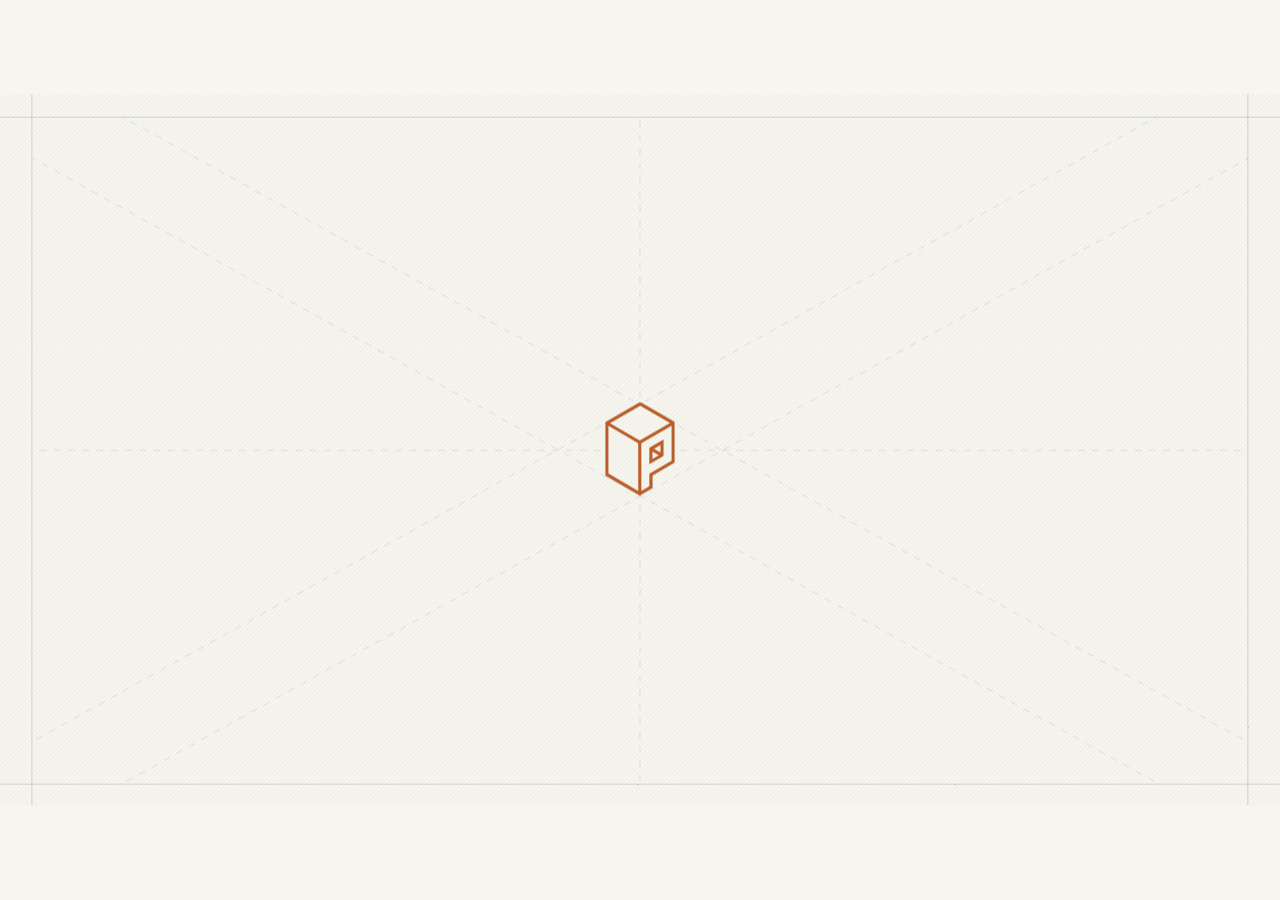
==== commit 843c773c: "Features → Services: divider line between the sections, semi-transparent tab borders during the move" ====
--- a/index.html
+++ b/index.html
@@ -8,8 +8,8 @@
 <link rel="preload" href="assets/fonts/Coconat-Regular.woff2" as="font" type="font/woff2" crossorigin>
 <link rel="preload" href="assets/fonts/OverusedGrotesk-Roman.woff2" as="font" type="font/woff2" crossorigin>
 <link rel="preload" href="assets/fonts/OverusedGrotesk-Medium.woff2" as="font" type="font/woff2" crossorigin>
-<link rel="stylesheet" href="css/tokens.css?v=20261120c">
-<link rel="stylesheet" href="css/styles.css?v=20261120c">
+<link rel="stylesheet" href="css/tokens.css?v=20261120d">
+<link rel="stylesheet" href="css/styles.css?v=20261120d">
 </head>
 <body>
 <div id="scroll">
@@ -479,6 +479,6 @@
 </div>
 
 <script src="js/vendor/gsap.min.js"></script>
-<script src="js/main.js?v=20261120c"></script>
+<script src="js/main.js?v=20261120d"></script>
 </body>
 </html>
--- a/css/styles.css
+++ b/css/styles.css
@@ -234,3 +234,6 @@
 
 /* Features → Services: the tab bar collapses into one "Title insurance" button before growing into the list */
 .bar-label { position: absolute; left: 40px; top: 30.5px; color: var(--color-text-primary); opacity: 0; pointer-events: none; white-space: nowrap; }
+
+/* divider between Features and Services while Services scrolls in (at rest it sits under the header) */
+.scene-services::before { content: ""; position: absolute; left: 0; right: 0; top: -1px; height: 1px; background: var(--color-border-default); z-index: 3; }
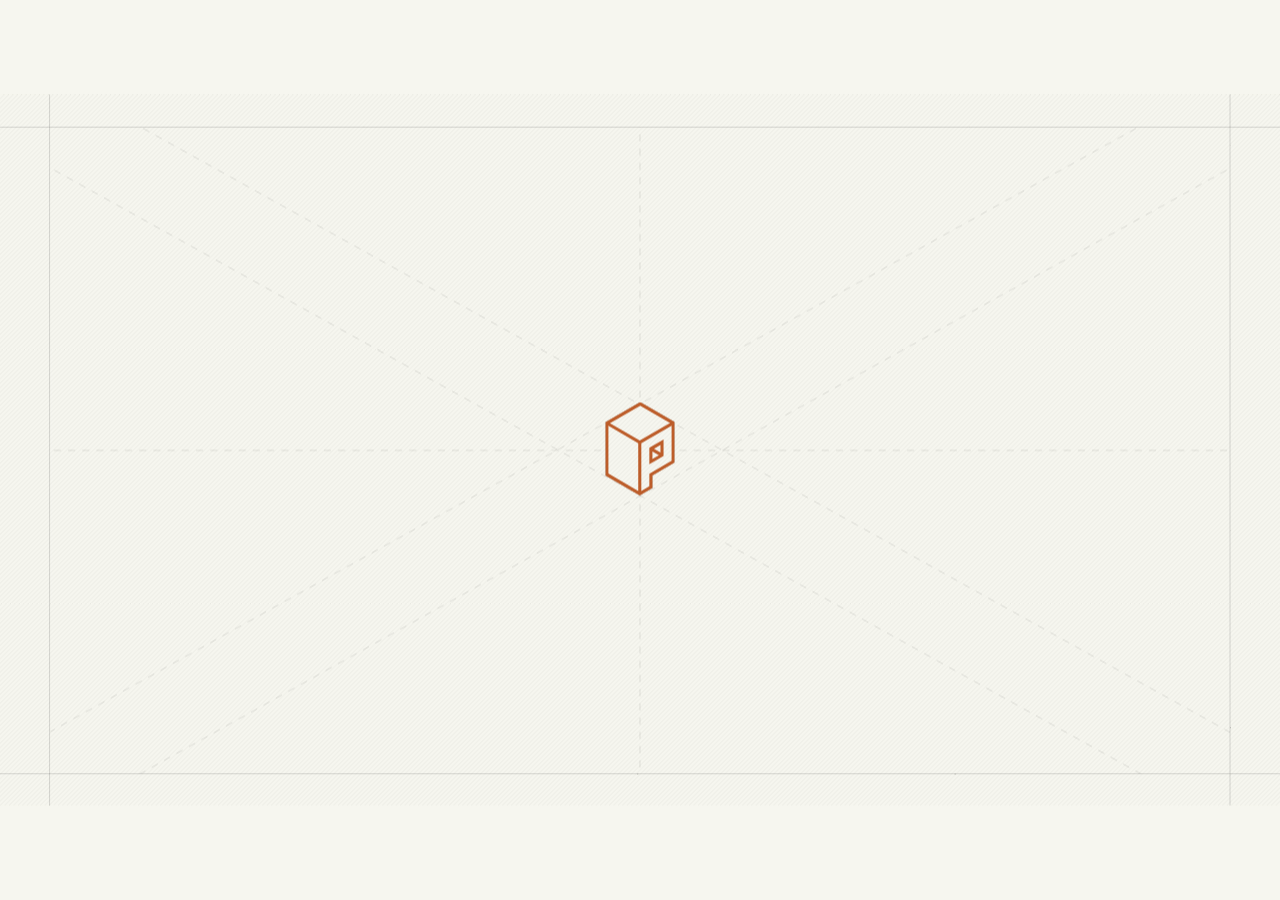
==== commit 6c2b6ff7: "Keep the Features/Services divider visible (services clip extended 1px upward) Co-Authored-By: Claud" ====
--- a/index.html
+++ b/index.html
@@ -8,8 +8,8 @@
 <link rel="preload" href="assets/fonts/Coconat-Regular.woff2" as="font" type="font/woff2" crossorigin>
 <link rel="preload" href="assets/fonts/OverusedGrotesk-Roman.woff2" as="font" type="font/woff2" crossorigin>
 <link rel="preload" href="assets/fonts/OverusedGrotesk-Medium.woff2" as="font" type="font/woff2" crossorigin>
-<link rel="stylesheet" href="css/tokens.css?v=20261120d">
-<link rel="stylesheet" href="css/styles.css?v=20261120d">
+<link rel="stylesheet" href="css/tokens.css?v=20261120e">
+<link rel="stylesheet" href="css/styles.css?v=20261120e">
 </head>
 <body>
 <div id="scroll">
@@ -479,6 +479,6 @@
 </div>
 
 <script src="js/vendor/gsap.min.js"></script>
-<script src="js/main.js?v=20261120d"></script>
+<script src="js/main.js?v=20261120e"></script>
 </body>
 </html>
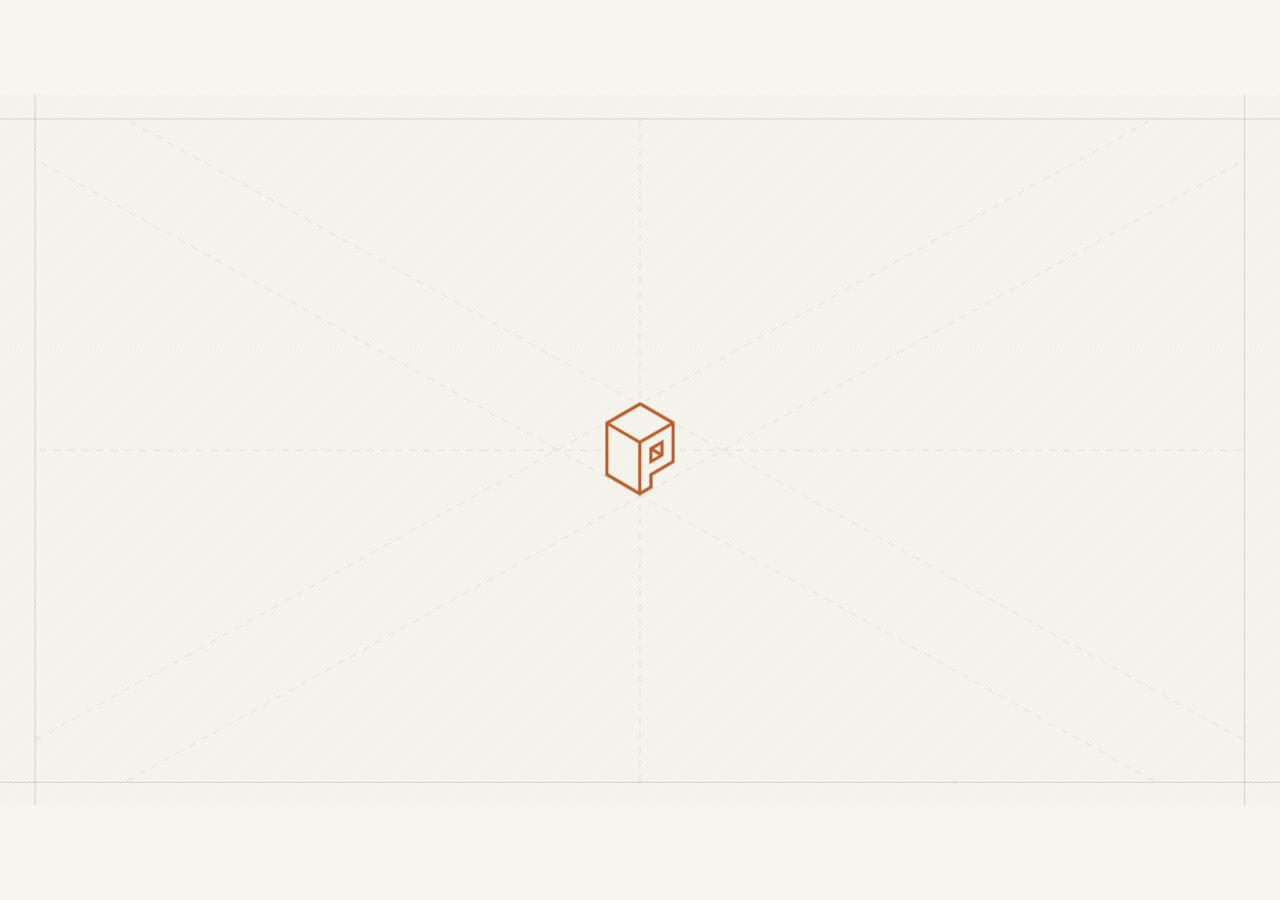
==== commit 789cae92: "Services: active fill switches on instantly (both scroll directions); letter-roll hover on header li" ====
--- a/index.html
+++ b/index.html
@@ -8,8 +8,8 @@
 <link rel="preload" href="assets/fonts/Coconat-Regular.woff2" as="font" type="font/woff2" crossorigin>
 <link rel="preload" href="assets/fonts/OverusedGrotesk-Roman.woff2" as="font" type="font/woff2" crossorigin>
 <link rel="preload" href="assets/fonts/OverusedGrotesk-Medium.woff2" as="font" type="font/woff2" crossorigin>
-<link rel="stylesheet" href="css/tokens.css?v=20261120e">
-<link rel="stylesheet" href="css/styles.css?v=20261120e">
+<link rel="stylesheet" href="css/tokens.css?v=20261120g">
+<link rel="stylesheet" href="css/styles.css?v=20261120g">
 </head>
 <body>
 <div id="scroll">
@@ -479,6 +479,6 @@
 </div>
 
 <script src="js/vendor/gsap.min.js"></script>
-<script src="js/main.js?v=20261120e"></script>
+<script src="js/main.js?v=20261120g"></script>
 </body>
 </html>
--- a/css/styles.css
+++ b/css/styles.css
@@ -50,7 +50,6 @@
   transition: background-color .35s ease, color .35s ease;
 }
 .menu-cell .mark { position: absolute; bottom: -2px; left: -2px; width: 2px; height: 9px; background: var(--color-background-inverse); }
-.menu-cell:hover { background: rgba(0, 0, 0, 0.04); }
 .menu-cta.is-accent { background: var(--color-background-accent); color: var(--color-text-inverse); }
 
 /* ---------- buttons ---------- */
@@ -167,7 +166,6 @@
 .tab-fill { position: absolute; inset: 0; background: var(--color-background-inverse); transform: scaleX(0); transform-origin: 0 50%; }
 .tab-t { position: relative; }
 .tab.is-active { color: var(--color-text-inverse); }
-.tab:not(.is-active):hover .tab-t { opacity: .6; }
 
 /* ---------- SERVICES ---------- */
 .svc-row { position: absolute; left: 0; right: 2px; top: 0; display: flex; align-items: flex-start; justify-content: space-between; background: var(--color-background-primary); }
@@ -177,14 +175,13 @@
 .svc-intro .t-h2 { color: var(--color-text-primary); }
 .svc-list { position: absolute; left: 0; top: 495px; width: 473px; border-right: 1px solid var(--color-border-strong); display: flex; flex-direction: column; }
 .svc-item { height: 72px; display: flex; align-items: center; padding: 0 40px; width: 100%;
-  position: relative; background: var(--color-background-primary); color: var(--color-text-secondary); border-top: 1px solid var(--color-border-strong); }
+  position: relative; background: var(--color-background-primary); color: var(--color-text-primary); border-top: 1px solid var(--color-border-strong); } /* inactive labels black (538:5633 update) */
 /* active state = black fill sweeping in from the left (same as the Features tabs); deactivation is instant */
 .svc-fill { position: absolute; inset: 0; background: var(--color-background-inverse); transform: scaleX(0); transform-origin: 0 50%; }
 .svc-t { position: relative; }
 .svc-item:first-child { border-top: 0; }
 .svc-list.has-top .svc-item:first-child { border-top: 1px solid var(--color-border-strong); } /* states 2–4 */
 .svc-item.is-active { color: var(--color-text-inverse); }
-.svc-item:not(.is-active):hover .svc-t { opacity: .6; }
 .svc-col2 { position: relative; width: 474.5px; flex: none; height: 783px; overflow: hidden; }
 .svc-col2::after { content: ""; position: absolute; top: 0; bottom: 0; right: 0; width: 1px; background: var(--color-border-default); z-index: 2; }
 .svc-illus { position: absolute; inset: 0; }
@@ -237,3 +234,13 @@
 
 /* divider between Features and Services while Services scrolls in (at rest it sits under the header) */
 .scene-services::before { content: ""; position: absolute; left: 0; right: 0; top: -1px; height: 1px; background: var(--color-border-default); z-index: 3; }
+
+/* letter-roll hover (header links, CTA buttons, Features tabs, Services list) */
+.rch { display: inline-block; height: 1.2em; overflow: hidden; vertical-align: top; }
+.rch > span { display: block; line-height: 1.2; transition: transform .5s cubic-bezier(.65, 0, .25, 1); transition-delay: calc(var(--i) * 16ms); }
+.menu-cell:hover .rch > span,
+.btn:hover .rch > span,
+.tab:hover .rch > span,
+.svc-item:hover .rch > span { transform: translateY(-100%); }
+
+.tab-t .rch, .svc-t .rch { position: relative; top: 2px; } /* keeps tab / list labels on their Figma baseline */
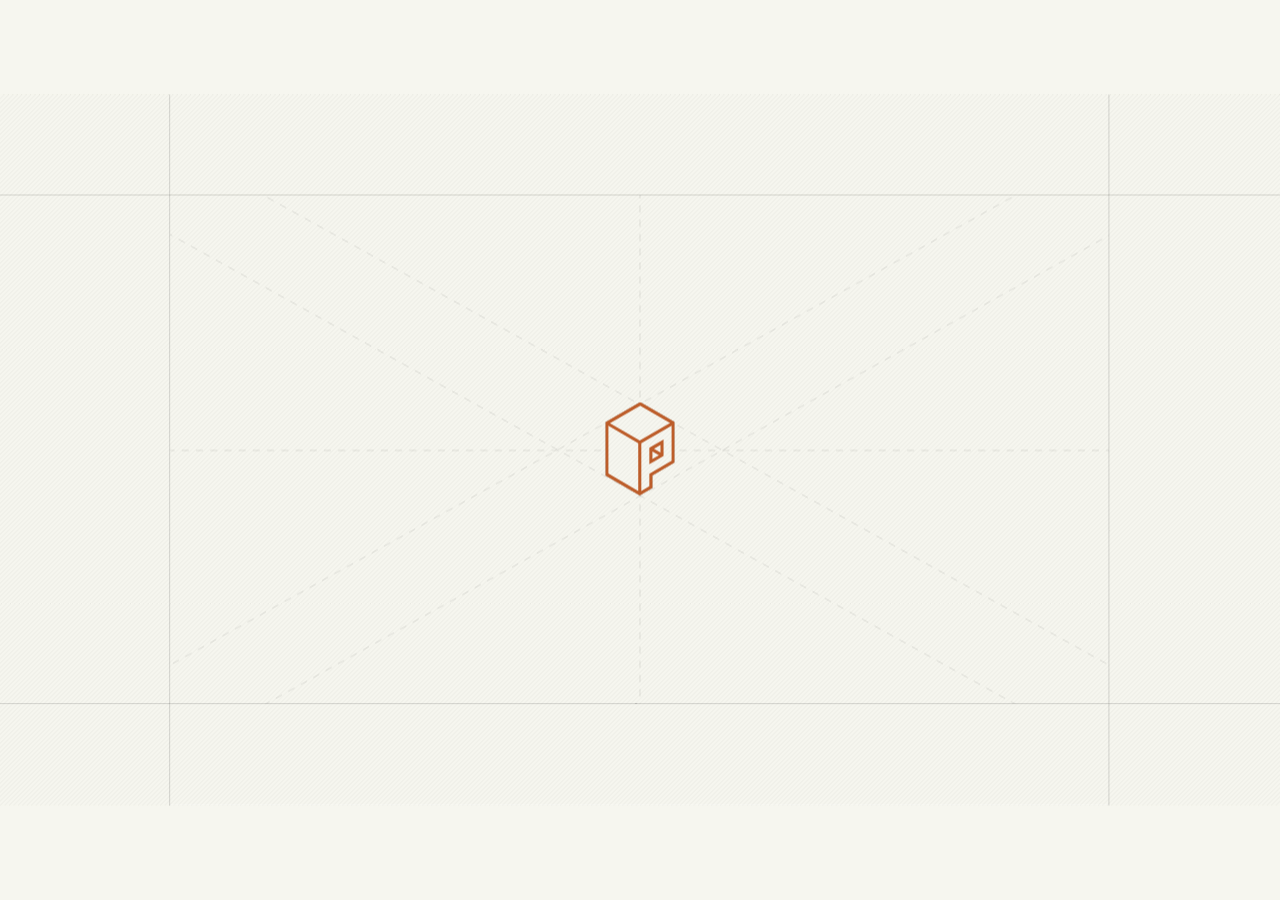
==== commit d0c3b7a5: "Hover: simpler whole-label slide (out of its mask, copy in from below) matching the heading reveals;" ====
--- a/index.html
+++ b/index.html
@@ -8,8 +8,8 @@
 <link rel="preload" href="assets/fonts/Coconat-Regular.woff2" as="font" type="font/woff2" crossorigin>
 <link rel="preload" href="assets/fonts/OverusedGrotesk-Roman.woff2" as="font" type="font/woff2" crossorigin>
 <link rel="preload" href="assets/fonts/OverusedGrotesk-Medium.woff2" as="font" type="font/woff2" crossorigin>
-<link rel="stylesheet" href="css/tokens.css?v=20261120g">
-<link rel="stylesheet" href="css/styles.css?v=20261120g">
+<link rel="stylesheet" href="css/tokens.css?v=20261120h">
+<link rel="stylesheet" href="css/styles.css?v=20261120h">
 </head>
 <body>
 <div id="scroll">
@@ -479,6 +479,6 @@
 </div>
 
 <script src="js/vendor/gsap.min.js"></script>
-<script src="js/main.js?v=20261120g"></script>
+<script src="js/main.js?v=20261120h"></script>
 </body>
 </html>
--- a/css/styles.css
+++ b/css/styles.css
@@ -235,12 +235,12 @@
 /* divider between Features and Services while Services scrolls in (at rest it sits under the header) */
 .scene-services::before { content: ""; position: absolute; left: 0; right: 0; top: -1px; height: 1px; background: var(--color-border-default); z-index: 3; }
 
-/* letter-roll hover (header links, CTA buttons, Features tabs, Services list) */
-.rch { display: inline-block; height: 1.2em; overflow: hidden; vertical-align: top; }
-.rch > span { display: block; line-height: 1.2; transition: transform .5s cubic-bezier(.65, 0, .25, 1); transition-delay: calc(var(--i) * 16ms); }
-.menu-cell:hover .rch > span,
-.btn:hover .rch > span,
-.tab:hover .rch > span,
-.svc-item:hover .rch > span { transform: translateY(-100%); }
-
-.tab-t .rch, .svc-t .rch { position: relative; top: 2px; } /* keeps tab / list labels on their Figma baseline */
+/* hover: label slides up out of its mask, a copy slides in from below (same motion as the heading reveals) */
+.rl { display: inline-block; height: 1.2em; overflow: hidden; vertical-align: top; }
+.rl > span { display: block; line-height: 1.2; white-space: nowrap; transition: transform .55s cubic-bezier(.65, 0, .25, 1); }
+.menu-cell:hover .rl > span,
+.btn:hover .rl > span,
+.tab:hover .rl > span,
+.svc-item:hover .rl > span { transform: translateY(-100%); }
+
+.tab-t .rl, .svc-t .rl { position: relative; top: 2px; } /* keeps tab / list labels on their Figma baseline */
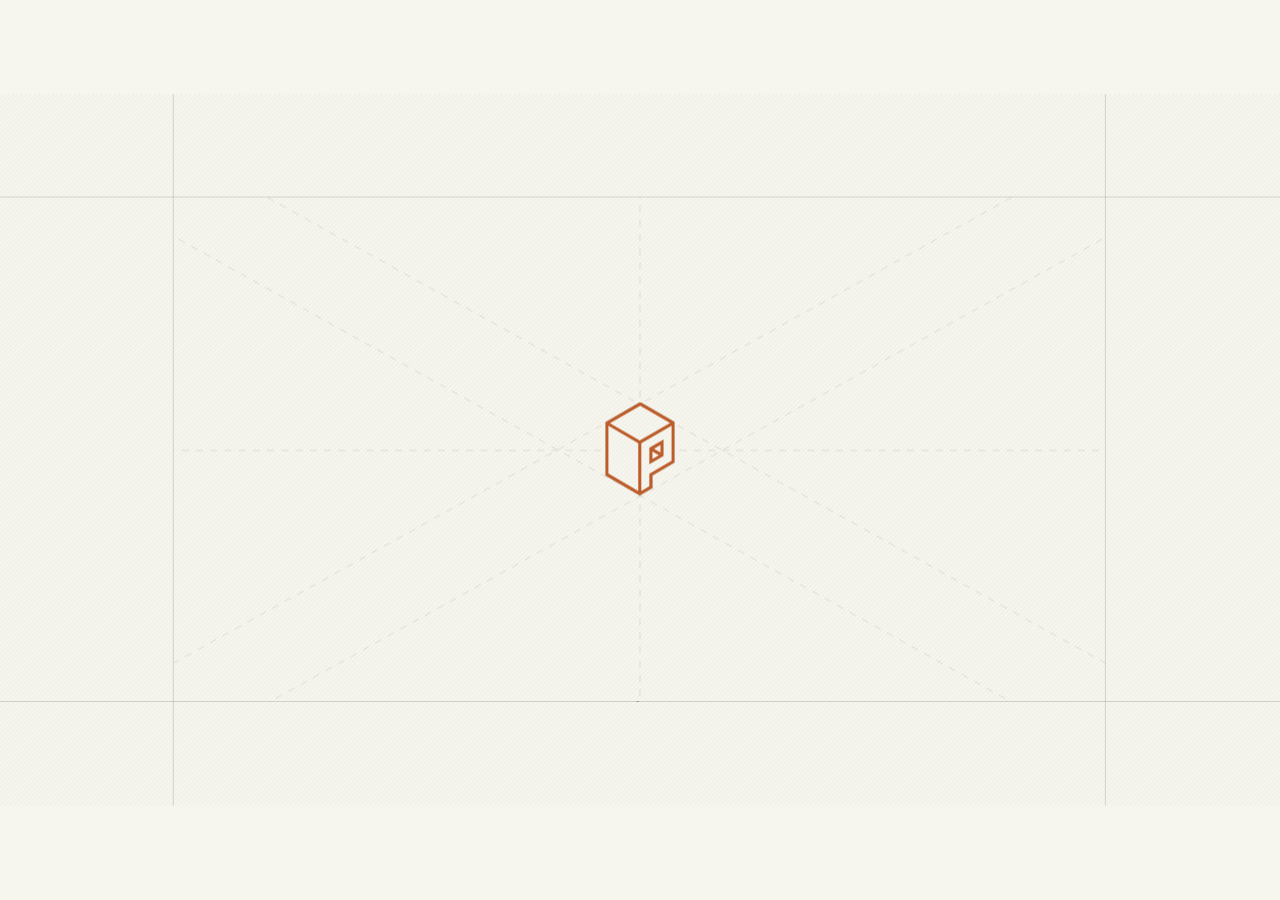
==== commit 3bdfd1c2: "Services: same scroll behaviour as Features cards — more room per item, midpoint thresholds, one ite" ====
--- a/index.html
+++ b/index.html
@@ -8,8 +8,8 @@
 <link rel="preload" href="assets/fonts/Coconat-Regular.woff2" as="font" type="font/woff2" crossorigin>
 <link rel="preload" href="assets/fonts/OverusedGrotesk-Roman.woff2" as="font" type="font/woff2" crossorigin>
 <link rel="preload" href="assets/fonts/OverusedGrotesk-Medium.woff2" as="font" type="font/woff2" crossorigin>
-<link rel="stylesheet" href="css/tokens.css?v=20261120h">
-<link rel="stylesheet" href="css/styles.css?v=20261120h">
+<link rel="stylesheet" href="css/tokens.css?v=20261120i">
+<link rel="stylesheet" href="css/styles.css?v=20261120i">
 </head>
 <body>
 <div id="scroll">
@@ -479,6 +479,6 @@
 </div>
 
 <script src="js/vendor/gsap.min.js"></script>
-<script src="js/main.js?v=20261120h"></script>
+<script src="js/main.js?v=20261120i"></script>
 </body>
 </html>
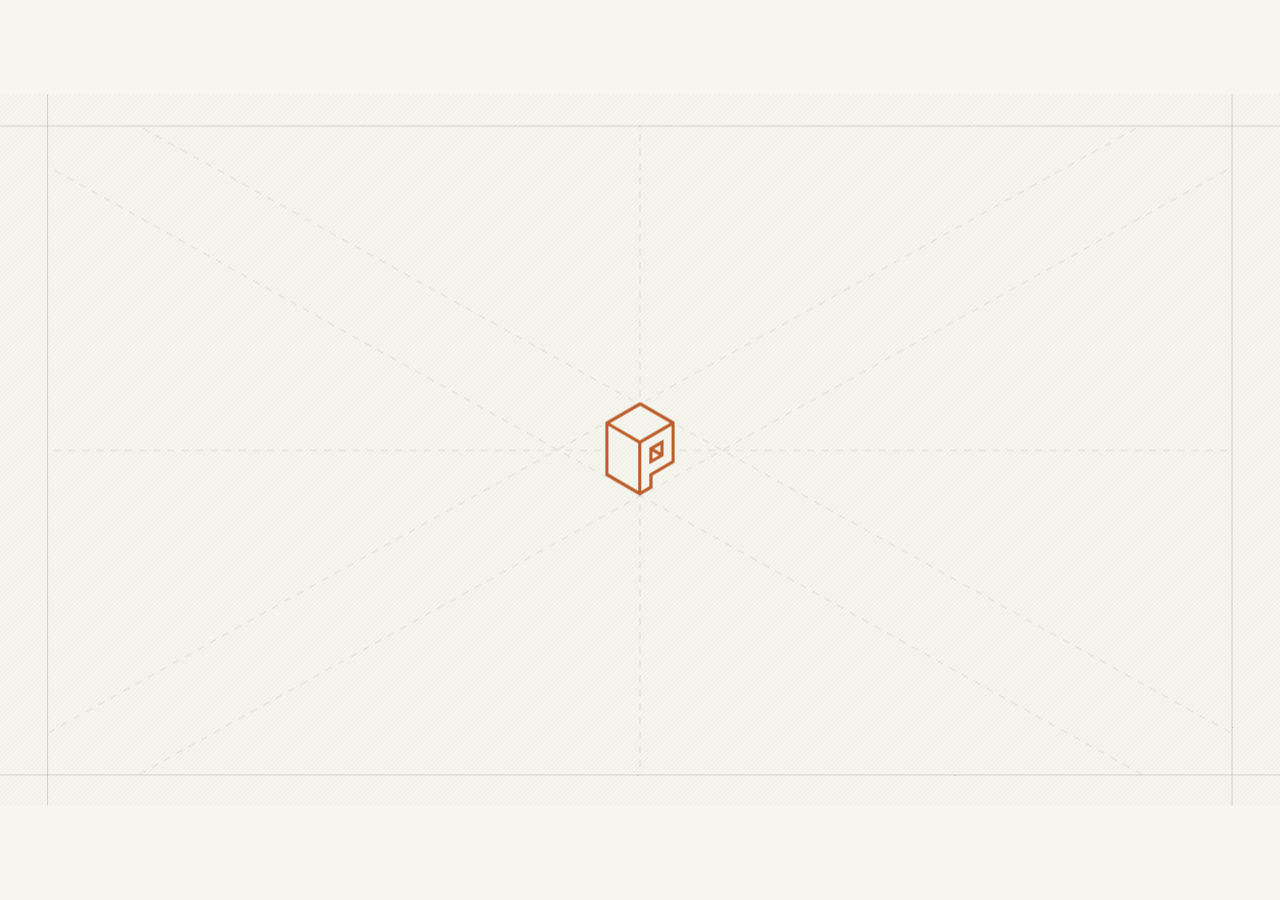
==== commit 0b7e0cca: "Hero: new photo (722:89980, 1425×633 at -1,-138) everywhere; metrics/feature states keep Figma's per" ====
--- a/index.html
+++ b/index.html
@@ -8,8 +8,8 @@
 <link rel="preload" href="assets/fonts/Coconat-Regular.woff2" as="font" type="font/woff2" crossorigin>
 <link rel="preload" href="assets/fonts/OverusedGrotesk-Roman.woff2" as="font" type="font/woff2" crossorigin>
 <link rel="preload" href="assets/fonts/OverusedGrotesk-Medium.woff2" as="font" type="font/woff2" crossorigin>
-<link rel="stylesheet" href="css/tokens.css?v=20261120i">
-<link rel="stylesheet" href="css/styles.css?v=20261120i">
+<link rel="stylesheet" href="css/tokens.css?v=20261120k">
+<link rel="stylesheet" href="css/styles.css?v=20261120k">
 </head>
 <body>
 <div id="scroll">
@@ -22,8 +22,8 @@
           <div class="hero-sep" id="heroSep"></div>
 
           <div class="hero-media" id="heroMedia">
-            <img id="heroImg" src="assets/hero/hero-photo-full.webp" alt="Man reviewing closing documents against a blue sky"
-                 style="left:-28px;top:-99px;width:1479px;height:605px">
+            <img id="heroImg" src="assets/hero/hero-photo-v2.webp" alt="Man reviewing closing documents above a Southern California city"
+                 style="left:-1px;top:-138px;width:1425px;height:633px">
           </div>
           <div class="hero-colline" id="heroColLine"></div>
 
@@ -479,6 +479,6 @@
 </div>
 
 <script src="js/vendor/gsap.min.js"></script>
-<script src="js/main.js?v=20261120i"></script>
+<script src="js/main.js?v=20261120k"></script>
 </body>
 </html>
--- a/css/styles.css
+++ b/css/styles.css
@@ -241,6 +241,8 @@
 .menu-cell:hover .rl > span,
 .btn:hover .rl > span,
 .tab:hover .rl > span,
-.svc-item:hover .rl > span { transform: translateY(-100%); }
+.svc-item:hover .rl > span,
+.link-accent:hover .rl > span { transform: translateY(-100%); }
 
 .tab-t .rl, .svc-t .rl { position: relative; top: 2px; } /* keeps tab / list labels on their Figma baseline */
+.link-accent .rl { position: relative; top: 1px; } /* keeps the link text on its Figma baseline */
